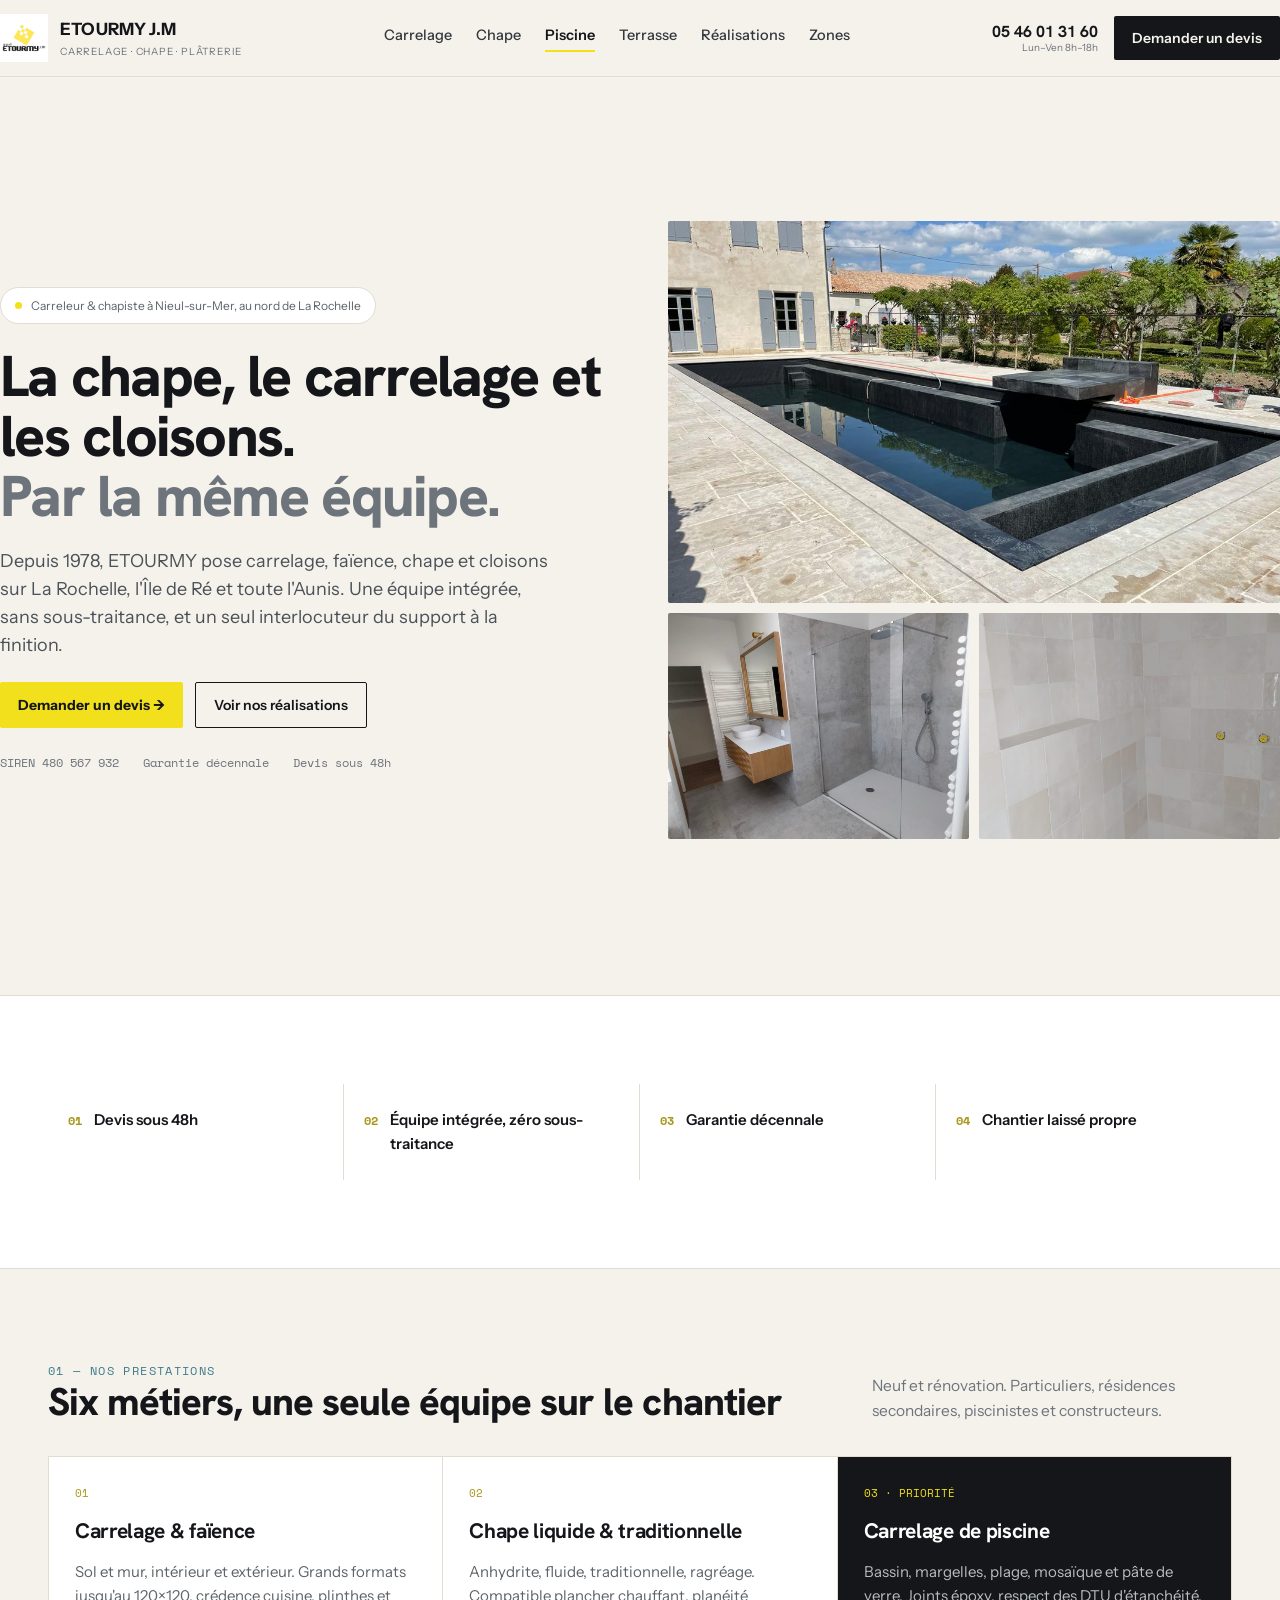
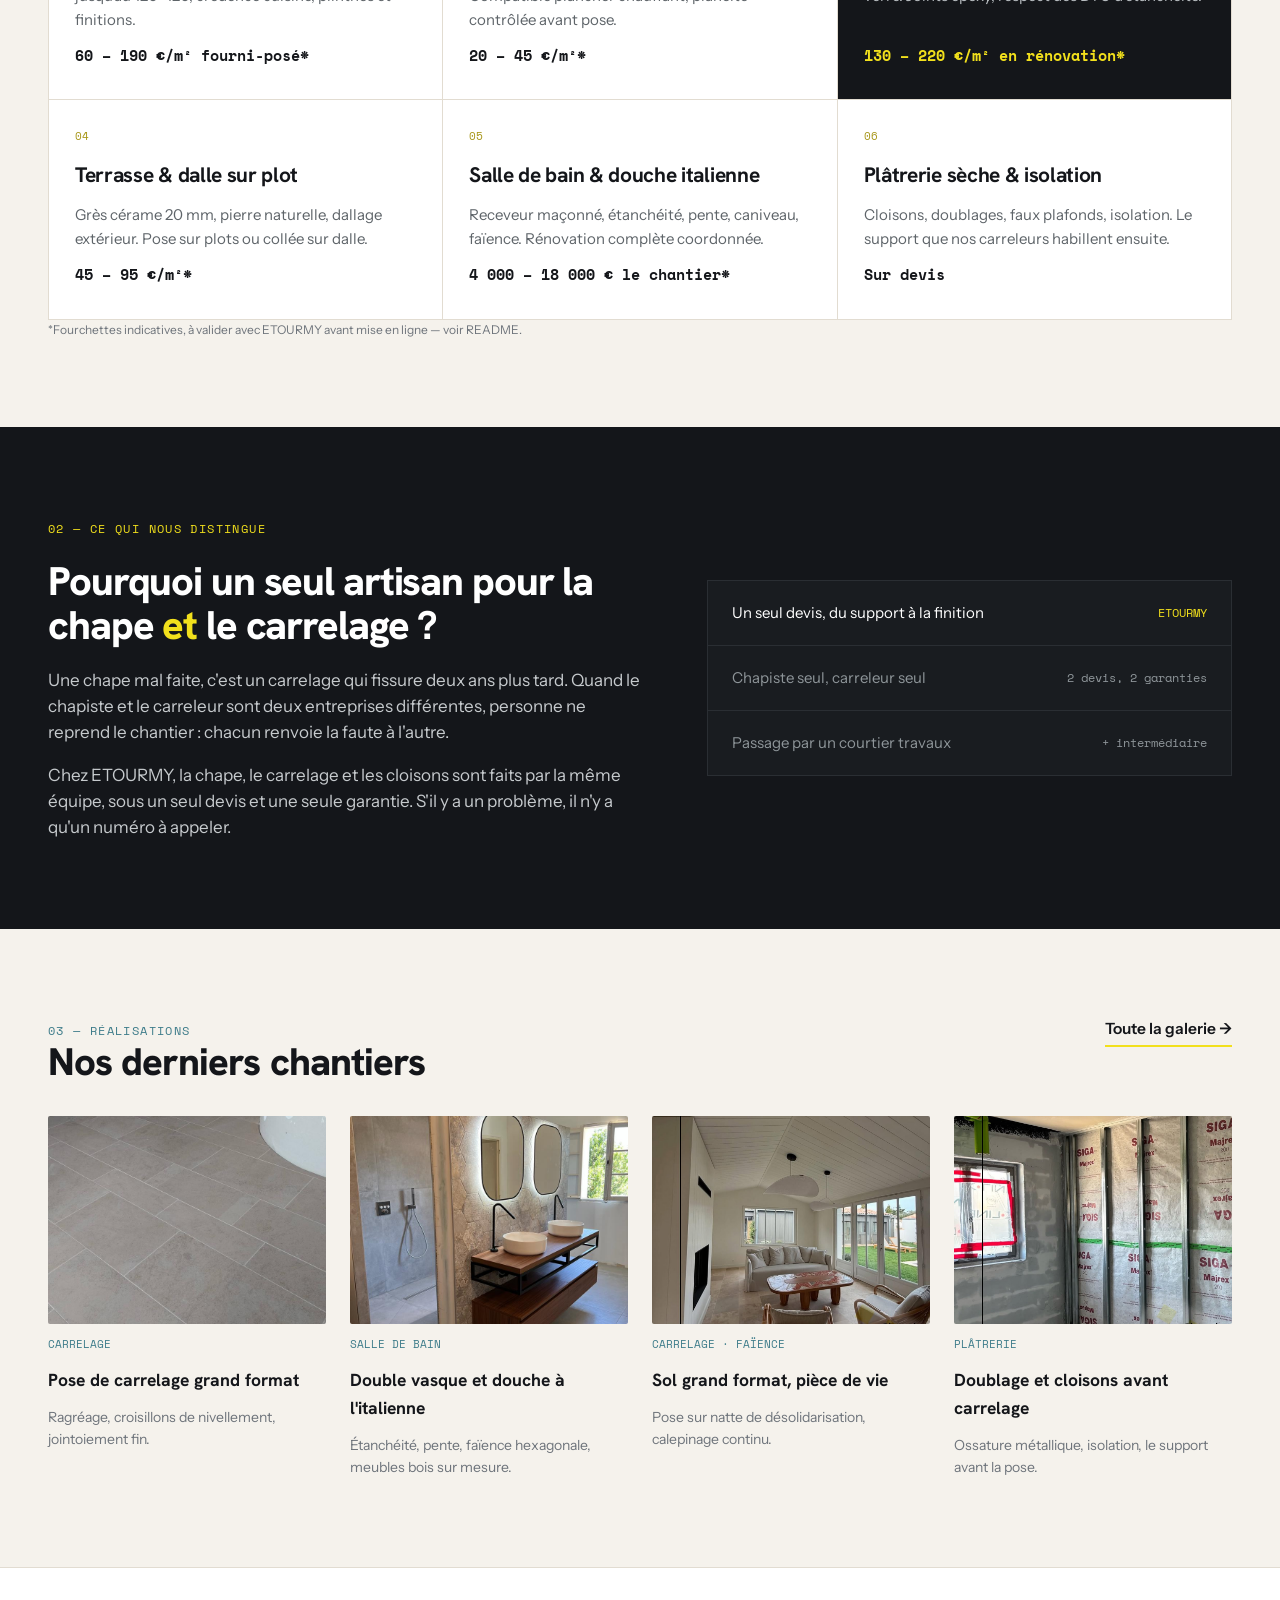
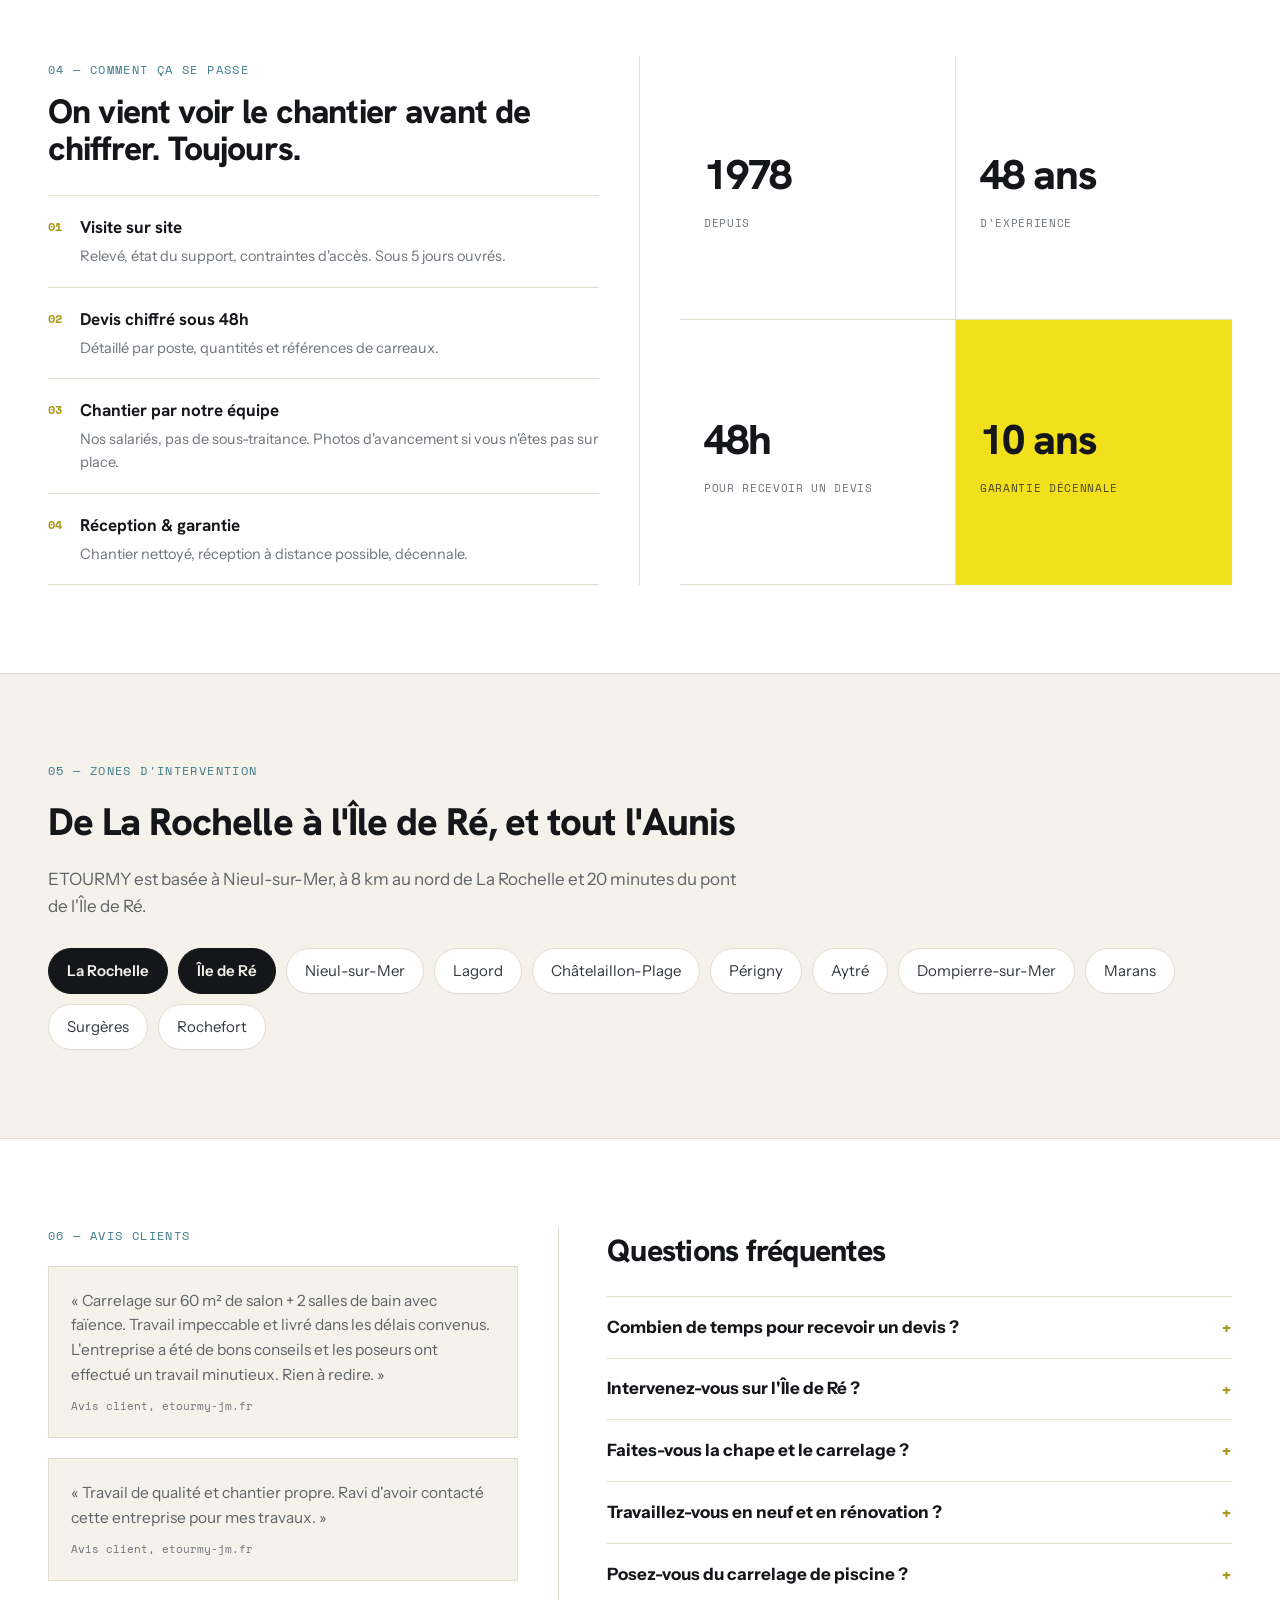
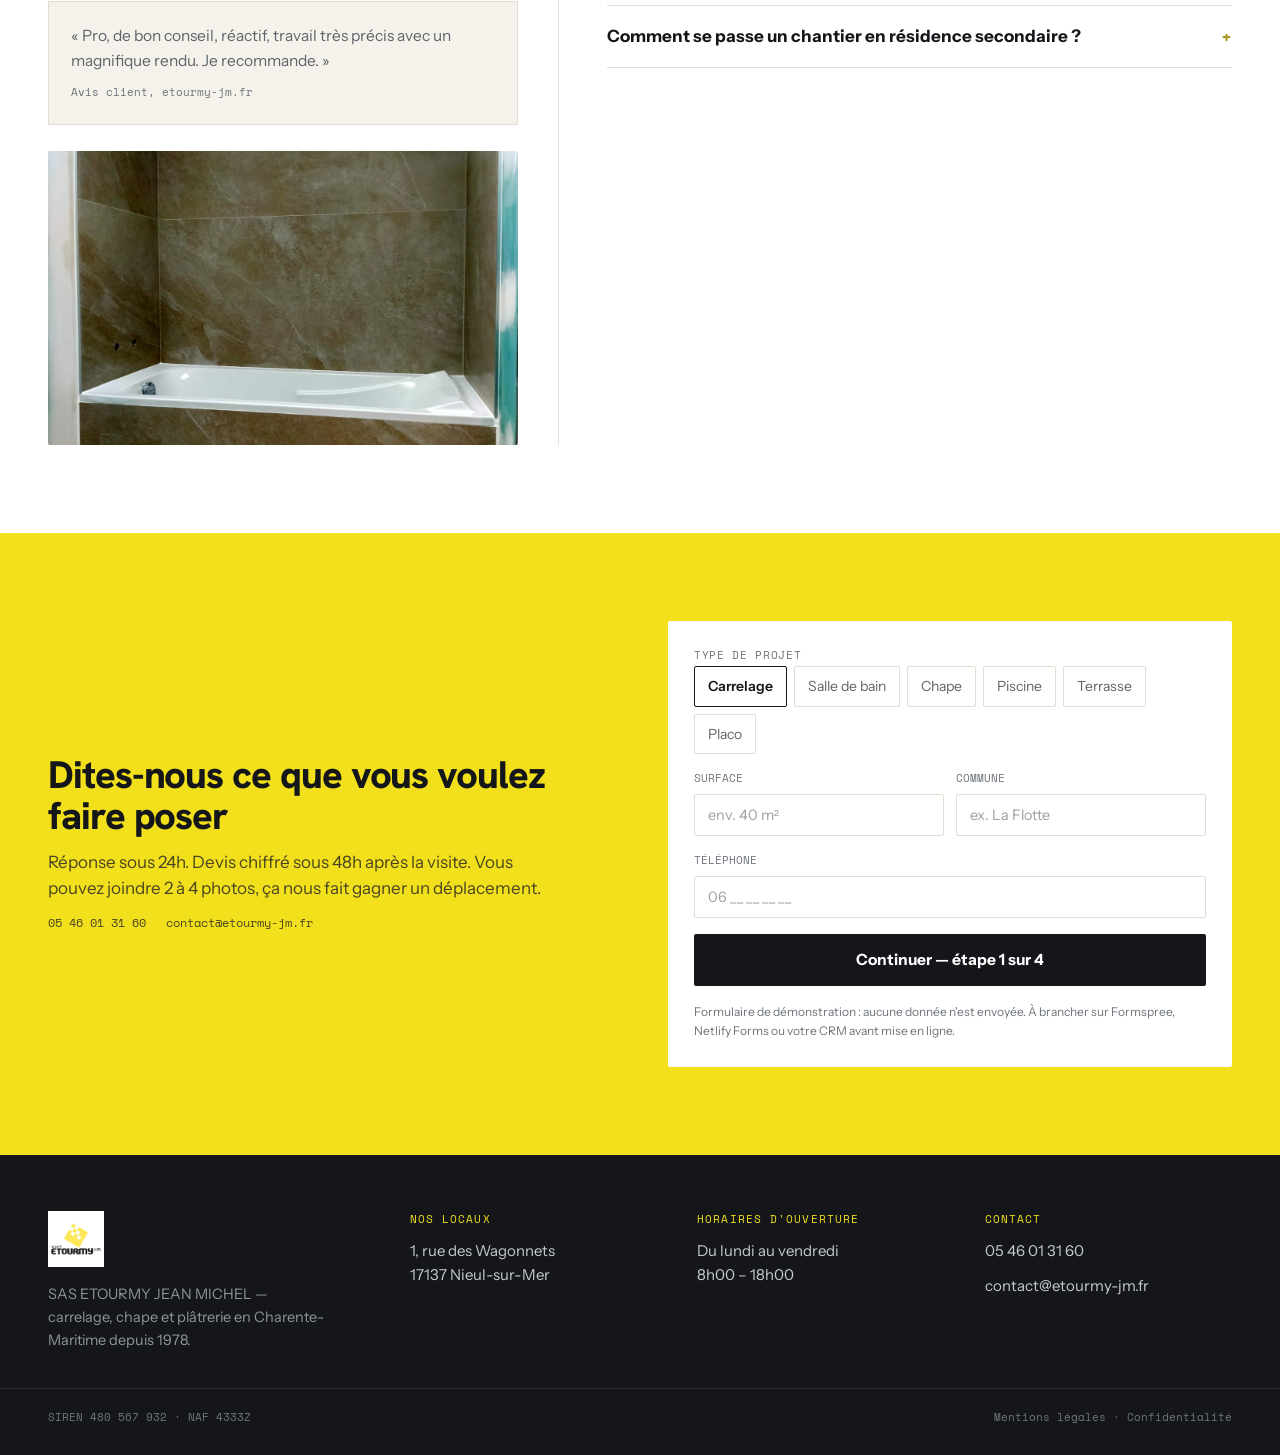
==== index.html @ cb78d80e "Home page ETOURMY J.M — direction 1a Sable Implémentation réelle du mockup design (deux directions)," ====
<!DOCTYPE html>
<html lang="fr">
<head>
<meta charset="UTF-8" />
<meta name="viewport" content="width=device-width, initial-scale=1" />
<meta name="theme-color" content="#14161A" />

<title>Carreleur & chapiste à Nieul-sur-Mer, La Rochelle | ETOURMY J.M | Devis sous 48h</title>
<meta name="description" content="ETOURMY J.M, entreprise de carrelage, chape et plâtrerie à Nieul-sur-Mer (17). Carrelage, faïence, chape, carrelage de piscine, salle de bain et cloisons sur La Rochelle, l'Île de Ré et l'Aunis. Devis gratuit sous 48h, garantie décennale." />
<link rel="canonical" href="https://www.etourmy-jm.fr/" />
<meta name="robots" content="index, follow" />

<meta property="og:type" content="website" />
<meta property="og:locale" content="fr_FR" />
<meta property="og:site_name" content="ETOURMY J.M" />
<meta property="og:title" content="Carreleur & chapiste à Nieul-sur-Mer, au nord de La Rochelle | ETOURMY J.M" />
<meta property="og:description" content="Carrelage, chape, faïence, carrelage de piscine et plâtrerie par la même équipe. Devis gratuit sous 48h sur La Rochelle, l'Île de Ré et l'Aunis." />
<meta property="og:url" content="https://www.etourmy-jm.fr/" />
<meta property="og:image" content="https://www.etourmy-jm.fr/assets/pool.jpg" />

<link rel="preconnect" href="https://fonts.googleapis.com">
<link rel="preconnect" href="https://fonts.gstatic.com" crossorigin>
<link href="https://fonts.googleapis.com/css2?family=Hanken+Grotesk:wght@500;600;700;800&family=Instrument+Sans:wght@400;500;600&family=Space+Mono:wght@400;700&display=swap" rel="stylesheet">

<!-- Entreprise locale : carrelage, chape, plâtrerie -->
<script type="application/ld+json">
{
  "@context": "https://schema.org",
  "@type": "HomeAndConstructionBusiness",
  "@id": "https://www.etourmy-jm.fr/#business",
  "name": "ETOURMY J.M",
  "legalName": "SAS ETOURMY JEAN MICHEL",
  "description": "Entreprise de carrelage, chape et plâtrerie à Nieul-sur-Mer, au nord de La Rochelle. Carrelage, faïence, chape, carrelage de piscine, terrasse, salle de bain et cloisons sur La Rochelle, l'Île de Ré et l'Aunis.",
  "url": "https://www.etourmy-jm.fr/",
  "telephone": "+33546013160",
  "email": "contact@etourmy-jm.fr",
  "image": "https://www.etourmy-jm.fr/assets/pool.jpg",
  "logo": "https://www.etourmy-jm.fr/assets/logo-etourmy.png",
  "priceRange": "€€",
  "taxID": "480567932",
  "vatID": "FR",
  "address": {
    "@type": "PostalAddress",
    "streetAddress": "1 rue des Wagonnets",
    "addressLocality": "Nieul-sur-Mer",
    "postalCode": "17137",
    "addressRegion": "Charente-Maritime",
    "addressCountry": "FR"
  },
  "geo": { "@type": "GeoCoordinates", "latitude": 46.1994, "longitude": -1.1633 },
  "hasMap": "https://www.google.com/maps/dir/?api=1&destination=1+rue+des+Wagonnets+17137+Nieul-sur-Mer",
  "areaServed": [
    { "@type": "City", "name": "Nieul-sur-Mer" },
    { "@type": "City", "name": "La Rochelle" },
    { "@type": "City", "name": "Île de Ré" },
    { "@type": "City", "name": "Lagord" },
    { "@type": "City", "name": "Châtelaillon-Plage" },
    { "@type": "City", "name": "Périgny" },
    { "@type": "City", "name": "Aytré" },
    { "@type": "City", "name": "Dompierre-sur-Mer" },
    { "@type": "City", "name": "Marans" },
    { "@type": "City", "name": "Surgères" },
    { "@type": "City", "name": "Rochefort" }
  ],
  "openingHoursSpecification": [
    { "@type": "OpeningHoursSpecification", "dayOfWeek": ["Monday","Tuesday","Wednesday","Thursday","Friday"], "opens": "08:00", "closes": "18:00" }
  ],
  "sameAs": [
    "https://www.facebook.com/profile.php?id=100070028311077",
    "https://www.linkedin.com/in/maxime-etourmy-38244b76/"
  ],
  "makesOffer": [
    { "@type": "Offer", "itemOffered": { "@type": "Service", "name": "Carrelage & faïence" } },
    { "@type": "Offer", "itemOffered": { "@type": "Service", "name": "Chape liquide & traditionnelle" } },
    { "@type": "Offer", "itemOffered": { "@type": "Service", "name": "Carrelage de piscine" } },
    { "@type": "Offer", "itemOffered": { "@type": "Service", "name": "Terrasse & dallage extérieur" } },
    { "@type": "Offer", "itemOffered": { "@type": "Service", "name": "Salle de bain & douche italienne" } },
    { "@type": "Offer", "itemOffered": { "@type": "Service", "name": "Plâtrerie sèche & isolation" } }
  ]
}
</script>
<!-- Pas de note/avis agrégés en JSON-LD : nous n'avons pas de note chiffrée vérifiée, voir README avant mise en ligne -->

<script type="application/ld+json">
{
  "@context": "https://schema.org",
  "@type": "FAQPage",
  "mainEntity": [
    { "@type": "Question", "name": "Combien de temps pour recevoir un devis ?", "acceptedAnswer": { "@type": "Answer", "text": "Sous 48h après la visite. Nous ne chiffrons jamais un chantier sans l'avoir vu." } },
    { "@type": "Question", "name": "Intervenez-vous sur l'Île de Ré ?", "acceptedAnswer": { "@type": "Answer", "text": "Oui, c'est une part importante de notre activité. Nous sommes à 20 minutes du pont de l'Île de Ré." } },
    { "@type": "Question", "name": "Faites-vous la chape et le carrelage ?", "acceptedAnswer": { "@type": "Answer", "text": "Les deux, avec la même équipe. C'est ce qui évite les litiges entre corps d'état sur un chantier." } },
    { "@type": "Question", "name": "Travaillez-vous en neuf et en rénovation ?", "acceptedAnswer": { "@type": "Answer", "text": "Les deux, pour des particuliers, résidences secondaires, piscinistes et constructeurs." } },
    { "@type": "Question", "name": "Posez-vous du carrelage de piscine ?", "acceptedAnswer": { "@type": "Answer", "text": "Oui : bassin, margelles, plage, mosaïque et pâte de verre, avec joints époxy conformes aux DTU d'étanchéité." } },
    { "@type": "Question", "name": "Comment se passe un chantier en résidence secondaire ?", "acceptedAnswer": { "@type": "Answer", "text": "Photos d'avancement régulières, gestion des clés, réception à distance possible." } }
  ]
}
</script>

<style>
  :root{
    --ink:#14161A; --ink-2:#101315; --paper:#F5F2EC; --sable:#DEDAD2;
    --yellow:#F2E01C; --yellow-ink:#4A4520;
    --bordure:#E2DCD1; --texte:#33383D; --texte-doux:#5E6469; --texte-clair:#6E747B;
    --teal:#3E7C8A; --olive:#A8971A;
    --radius:2px;
  }
  *{box-sizing:border-box}
  html{scroll-behavior:smooth}
  body{margin:0;background:var(--sable);color:var(--texte);font-family:'Instrument Sans',system-ui,sans-serif;font-size:16px;line-height:1.6;-webkit-font-smoothing:antialiased}
  h1,h2,h3,h4{margin:0;font-family:'Hanken Grotesk',system-ui,sans-serif}
  p{margin:0}
  a{color:inherit;text-decoration:none}
  img{max-width:100%;display:block}
  ul{margin:0;padding:0;list-style:none}
  button{font:inherit}
  .mono{font-family:'Space Mono',monospace}
  .wrap{max-width:1280px;margin:0 auto;padding:0 24px}
  @media (min-width:900px){ .wrap{padding:0 48px} }

  a:focus-visible, button:focus-visible, input:focus-visible, textarea:focus-visible{
    outline:3px solid var(--teal); outline-offset:2px;
  }
  .skip-link{position:absolute;left:-999px;top:0;background:var(--ink);color:var(--yellow);padding:12px 18px;z-index:200;font-weight:700}
  .skip-link:focus{left:16px;top:16px}

  @media (prefers-reduced-motion: reduce){
    html{scroll-behavior:auto}
    *{animation-duration:.001ms !important; transition-duration:.001ms !important}
  }

  /* ---------- header ---------- */
  header.site{background:var(--paper);border-bottom:1px solid var(--bordure);position:sticky;top:0;z-index:100}
  .header-inner{display:flex;align-items:center;justify-content:space-between;gap:24px;padding:14px 0}
  .brand{display:flex;align-items:center;gap:12px}
  .brand img{width:48px;height:48px;object-fit:contain}
  .brand-text{display:flex;flex-direction:column;gap:1px}
  .brand-text strong{font-size:17px;font-weight:800;letter-spacing:.01em;color:var(--ink)}
  .brand-text span{font-size:10px;letter-spacing:.08em;text-transform:uppercase;color:var(--texte-clair)}
  nav.main{display:none}
  @media (min-width:1080px){
    nav.main{display:flex;gap:24px;font-size:14.5px;font-weight:500;color:var(--texte)}
    nav.main a:hover{color:var(--olive)}
    nav.main a.active{color:var(--ink);font-weight:600;border-bottom:2px solid var(--yellow);padding-bottom:2px}
  }
  .header-actions{display:flex;align-items:center;gap:16px}
  .phone-block{display:none;flex-direction:column;align-items:flex-end;line-height:1.25}
  @media (min-width:640px){ .phone-block{display:flex} }
  .phone-block a{font-family:'Hanken Grotesk',sans-serif;font-size:16px;font-weight:700;color:var(--ink)}
  .phone-block span{font-size:10px;color:var(--texte-clair)}
  .btn{display:inline-flex;align-items:center;gap:8px;padding:11px 18px;font-size:14px;font-weight:600;border-radius:var(--radius);border:none;cursor:pointer;white-space:nowrap}
  .btn-dark{background:var(--ink);color:var(--paper)}
  .btn-dark:hover{background:#000}
  .btn-yellow{background:var(--yellow);color:var(--ink);font-weight:700}
  .btn-yellow:hover{background:#e0d000}
  .btn-outline{border:1.5px solid var(--ink);color:var(--ink);background:transparent}
  .btn-outline:hover{background:var(--ink);color:var(--paper)}

  /* ---------- hero ---------- */
  .hero{background:var(--paper)}
  .hero-grid{display:grid;grid-template-columns:1fr;gap:32px;padding:40px 0 56px}
  @media (min-width:960px){ .hero-grid{grid-template-columns:1.02fr .98fr;align-items:center;padding:56px 0 68px} }
  .eyebrow{display:inline-flex;align-items:center;gap:9px;align-self:flex-start;border:1px solid var(--bordure);background:#fff;padding:8px 14px;border-radius:100px;font-size:12px;color:var(--texte-doux)}
  .eyebrow .dot{width:7px;height:7px;background:var(--yellow);border-radius:50%;display:inline-block}
  .hero-copy{display:flex;flex-direction:column;gap:22px}
  .hero-copy h1{font-size:clamp(2.1rem,5vw,3.6rem);line-height:1.04;letter-spacing:-.03em;font-weight:800;color:var(--ink)}
  .hero-copy h1 em{font-style:normal;color:var(--texte-clair)}
  .hero-copy p.lead{font-size:18px;line-height:1.55;color:#4A5157;max-width:560px}
  .hero-cta{display:flex;gap:12px;flex-wrap:wrap}
  .trust-line{display:flex;gap:24px;flex-wrap:wrap;font-size:11.5px;color:var(--texte-clair);padding-top:4px}
  .hero-media{display:grid;grid-template-rows:auto auto;gap:10px}
  .hero-media-top{border-radius:var(--radius);overflow:hidden;aspect-ratio:16/10}
  .hero-media-top img{width:100%;height:100%;object-fit:cover}
  .hero-media-bottom{display:grid;grid-template-columns:1fr 1fr;gap:10px}
  .hero-media-bottom > div{border-radius:var(--radius);overflow:hidden;aspect-ratio:4/3}
  .hero-media-bottom img{width:100%;height:100%;object-fit:cover}

  /* ---------- reassurance ---------- */
  .reassurance{background:#fff;border-top:1px solid var(--bordure);border-bottom:1px solid var(--bordure)}
  .reassurance ul{display:grid;grid-template-columns:1fr;gap:0}
  @media (min-width:760px){ .reassurance ul{grid-template-columns:repeat(4,1fr)} }
  .reassurance li{padding:20px 4px;display:flex;gap:12px;align-items:baseline;border-bottom:1px solid var(--bordure)}
  @media (min-width:760px){
    .reassurance li{border-bottom:none;padding:24px 20px}
    .reassurance li:not(:last-child){border-right:1px solid var(--bordure)}
  }
  .reassurance li:last-child{border-bottom:none}
  .reassurance .num{font-size:12px;font-weight:700;color:var(--olive)}
  .reassurance .txt{font-size:15px;font-weight:600;color:var(--ink)}

  /* ---------- section shell ---------- */
  section{padding:64px 0}
  @media (min-width:960px){ section{padding:88px 0} }
  .section-head{display:flex;flex-direction:column;gap:12px;margin-bottom:32px}
  @media (min-width:900px){ .section-head.row{flex-direction:row;justify-content:space-between;align-items:flex-end;gap:40px} }
  .kicker{font-family:'Space Mono',monospace;font-size:11.5px;letter-spacing:.12em;text-transform:uppercase;color:var(--teal)}
  .section-head h2{font-size:clamp(1.7rem,3.4vw,2.4rem);line-height:1.08;letter-spacing:-.025em;font-weight:800;color:var(--ink)}
  .section-head p.sub{font-size:15.5px;color:var(--texte-clair);max-width:360px}

  /* ---------- prestations ---------- */
  .prestations{background:var(--paper)}
  .presta-grid{display:grid;grid-template-columns:1fr;gap:1px;background:var(--bordure);border:1px solid var(--bordure)}
  @media (min-width:720px){ .presta-grid{grid-template-columns:repeat(2,1fr)} }
  @media (min-width:1080px){ .presta-grid{grid-template-columns:repeat(3,1fr)} }
  .presta-card{background:#fff;padding:28px 26px 32px;display:flex;flex-direction:column;gap:12px;min-height:196px}
  .presta-card.hi{background:var(--ink)}
  .presta-card .n{font-family:'Space Mono',monospace;font-size:11px;color:var(--olive)}
  .presta-card.hi .n{color:var(--yellow)}
  .presta-card h3{font-size:21px;font-weight:700;letter-spacing:-.015em;color:var(--ink)}
  .presta-card.hi h3{color:#fff}
  .presta-card .tag{font-family:'Space Mono',monospace;font-size:10px;letter-spacing:.1em;color:#8E9599}
  .presta-card p{font-size:15px;color:var(--texte-doux)}
  .presta-card.hi p{color:#B8BDC1}
  .presta-card .price{margin-top:auto;font-size:14.5px;font-weight:600;color:var(--ink)}
  .presta-card.hi .price{color:var(--yellow)}

  /* ---------- signature ---------- */
  .signature{background:var(--ink);color:#fff}
  .signature-grid{display:grid;grid-template-columns:1fr;gap:36px}
  @media (min-width:960px){ .signature-grid{grid-template-columns:1.15fr 1fr;gap:56px;align-items:center} }
  .signature h2{font-size:clamp(1.8rem,3.6vw,2.5rem);line-height:1.08;letter-spacing:-.028em;font-weight:800;color:#fff}
  .signature h2 em{font-style:normal;color:var(--yellow)}
  .signature p{font-size:17px;line-height:1.55;color:#C6CACD;max-width:600px}
  .signature p + p{margin-top:16px}
  .compare{display:flex;flex-direction:column;gap:1px;background:#2A2E33;border:1px solid #2A2E33}
  .compare-row{background:#191C20;padding:20px 24px;display:flex;justify-content:space-between;align-items:center;gap:16px}
  .compare-row span:first-child{font-size:15px;color:#fff}
  .compare-row.dim span:first-child{color:#8E9599}
  .compare-row span:last-child{font-family:'Space Mono',monospace;font-size:12px;color:var(--yellow)}
  .compare-row.dim span:last-child{color:#8E9599}

  /* ---------- realisations ---------- */
  .realisations{background:var(--paper)}
  .real-grid{display:grid;grid-template-columns:1fr;gap:24px}
  @media (min-width:640px){ .real-grid{grid-template-columns:1fr 1fr} }
  @media (min-width:1080px){ .real-grid{grid-template-columns:repeat(4,1fr)} }
  .real-card{display:flex;flex-direction:column;gap:12px}
  .real-card .ph{border-radius:var(--radius);overflow:hidden;aspect-ratio:4/3}
  .real-card .ph img{width:100%;height:100%;object-fit:cover}
  .real-card .tag{font-family:'Space Mono',monospace;font-size:11px;color:var(--teal)}
  .real-card h3{font-size:17.5px;font-weight:700;color:var(--ink)}
  .real-card span.desc{font-size:14px;color:var(--texte-clair)}
  .real-more{align-self:flex-start;font-size:15.5px;font-weight:600;color:var(--ink);border-bottom:2px solid var(--yellow);padding-bottom:3px}

  /* ---------- etapes + stats ---------- */
  .etapes{background:#fff;border-top:1px solid var(--bordure)}
  .etapes-grid{display:grid;grid-template-columns:1fr}
  @media (min-width:960px){ .etapes-grid{grid-template-columns:1fr 1fr} }
  .etapes-left{display:flex;flex-direction:column;gap:28px;padding:0 0 40px}
  @media (min-width:960px){ .etapes-left{padding:0 40px 0 0;border-right:1px solid var(--bordure)} }
  .etapes-left h2{font-size:clamp(1.6rem,3vw,2.1rem);line-height:1.1;letter-spacing:-.025em;font-weight:800;color:var(--ink)}
  .step{display:flex;gap:18px;padding:18px 0;border-top:1px solid var(--bordure)}
  .step:last-child{border-bottom:1px solid var(--bordure)}
  .step .n{font-family:'Space Mono',monospace;font-size:12px;font-weight:700;color:var(--olive);padding-top:3px;flex:none}
  .step h4{font-size:17px;font-weight:700;color:var(--ink)}
  .step p{font-size:14.5px;color:var(--texte-clair);margin-top:4px}
  .stats{display:grid;grid-template-columns:1fr 1fr}
  @media (min-width:960px){ .stats{padding-left:40px} }
  .stat{padding:32px 24px;display:flex;flex-direction:column;gap:6px;justify-content:center;border-bottom:1px solid var(--bordure)}
  .stat:nth-child(odd){border-right:1px solid var(--bordure)}
  .stat.hi{background:var(--yellow);border-color:transparent}
  .stat b{font-family:'Hanken Grotesk',sans-serif;font-size:clamp(2rem,4vw,2.6rem);font-weight:800;letter-spacing:-.03em;color:var(--ink)}
  .stat span{font-family:'Space Mono',monospace;font-size:11px;letter-spacing:.06em;text-transform:uppercase;color:var(--texte-clair)}
  .stat.hi span{color:var(--yellow-ink)}

  /* ---------- zones ---------- */
  .zones{background:var(--paper);border-top:1px solid var(--bordure)}
  .pill-row{display:flex;flex-wrap:wrap;gap:10px}
  .pill{padding:10px 18px;border-radius:100px;font-size:15px}
  .pill.on{background:var(--ink);color:var(--paper);font-weight:600;border:1px solid var(--ink)}
  .pill.off{background:#fff;border:1px solid var(--bordure);color:var(--texte)}

  /* ---------- avis + faq ---------- */
  .avis-faq{background:#fff;border-top:1px solid var(--bordure)}
  .af-grid{display:grid;grid-template-columns:1fr;gap:48px}
  @media (min-width:960px){ .af-grid{grid-template-columns:.9fr 1.1fr} }
  .avis-col{display:flex;flex-direction:column;gap:20px}
  @media (min-width:960px){ .avis-col{padding-right:40px;border-right:1px solid var(--bordure)} }
  blockquote{margin:0;background:var(--paper);border:1px solid var(--bordure);padding:22px;font-size:15.5px;color:var(--texte-doux);font-style:normal}
  blockquote footer{margin-top:10px;font-family:'Space Mono',monospace;font-size:11px;color:var(--texte-clair)}
  .avis-photo{border-radius:var(--radius);overflow:hidden;aspect-ratio:16/10;margin-top:6px}
  .avis-photo img{width:100%;height:100%;object-fit:cover}
  .faq h2{font-size:clamp(1.5rem,2.8vw,1.9rem);letter-spacing:-.025em;font-weight:800;color:var(--ink);margin-bottom:20px}
  details{border-top:1px solid var(--bordure);padding:16px 0}
  details:last-child{border-bottom:1px solid var(--bordure)}
  summary{cursor:pointer;font-size:17px;font-weight:700;color:var(--ink);list-style:none;display:flex;justify-content:space-between;align-items:center;gap:12px}
  summary::-webkit-details-marker{display:none}
  summary::after{content:'+';font-family:'Space Mono',monospace;font-size:18px;color:var(--olive);flex:none}
  details[open] summary::after{content:'−'}
  details p{font-size:15.5px;color:var(--texte-doux);margin-top:10px}

  /* ---------- devis banner ---------- */
  .devis{background:var(--yellow)}
  .devis-grid{display:grid;grid-template-columns:1fr;gap:32px}
  @media (min-width:960px){ .devis-grid{grid-template-columns:1fr 1fr;gap:56px;align-items:center} }
  .devis-copy h2{font-size:clamp(1.8rem,3.4vw,2.4rem);line-height:1.06;letter-spacing:-.028em;font-weight:800;color:var(--ink)}
  .devis-copy p{font-size:17px;line-height:1.5;color:var(--yellow-ink);max-width:520px;margin-top:14px}
  .devis-copy .contacts{display:flex;gap:20px;flex-wrap:wrap;font-family:'Space Mono',monospace;font-size:12px;color:var(--yellow-ink);padding-top:12px}
  .devis-form{background:#fff;padding:26px;display:flex;flex-direction:column;gap:16px;border-radius:var(--radius)}
  .devis-form fieldset{border:none;padding:0;margin:0;display:flex;flex-direction:column;gap:8px}
  .devis-form legend{font-family:'Space Mono',monospace;font-size:11px;letter-spacing:.06em;color:var(--texte-clair);padding:0;margin-bottom:2px}
  .chip-row{display:flex;flex-wrap:wrap;gap:7px}
  .chip{padding:8px 13px;font-size:14px;border:1px solid var(--bordure);color:var(--texte-doux);border-radius:2px;background:#fff;cursor:pointer}
  .chip:has(input:checked){border-color:var(--ink);color:var(--ink);font-weight:600}
  .chip input{position:absolute;opacity:0;width:1px;height:1px}
  .field-row{display:grid;grid-template-columns:1fr 1fr;gap:12px}
  label.field{display:flex;flex-direction:column;gap:7px;font-family:'Space Mono',monospace;font-size:10.5px;color:var(--texte-clair)}
  label.field input, label.field textarea{font-family:'Instrument Sans',sans-serif;font-size:14.5px;border:1px solid var(--bordure);padding:11px 13px;border-radius:2px;color:var(--ink);background:#fff}
  label.field input::placeholder, label.field textarea::placeholder{color:#9AA0A5}
  .form-note{font-size:12px;color:var(--texte-clair)}
  .submit{background:var(--ink);color:#fff;padding:14px;text-align:center;font-size:15.5px;font-weight:700;border:none;border-radius:2px;cursor:pointer}
  .submit:hover{background:#000}

  /* ---------- footer ---------- */
  footer.site{background:var(--ink);color:#C6CACD;padding:56px 0 28px}
  .footer-grid{display:grid;grid-template-columns:1fr;gap:32px}
  @media (min-width:760px){ .footer-grid{grid-template-columns:1.3fr 1fr 1fr 1fr;gap:40px} }
  .footer-brand{display:flex;flex-direction:column;gap:16px}
  .footer-brand img{width:56px;height:56px;object-fit:contain}
  .footer-brand p{font-size:14.5px;color:#8E9599;max-width:280px}
  footer .col{display:flex;flex-direction:column;gap:11px}
  footer .col span.h{font-family:'Space Mono',monospace;font-size:11px;letter-spacing:.1em;color:var(--yellow)}
  footer .col a, footer .col p{font-size:15px;color:#C6CACD}
  footer .col a:hover{color:var(--yellow)}
  .footer-bottom{display:flex;justify-content:space-between;flex-wrap:wrap;gap:12px;border-top:1px solid #2A2E33;margin-top:36px;padding-top:20px;font-family:'Space Mono',monospace;font-size:11px;color:#6E747B}

  /* ---------- mobile action bar ---------- */
  .mobile-bar{display:none;position:fixed;bottom:0;left:0;right:0;z-index:150;background:#fff;border-top:1px solid var(--bordure);padding:10px 12px;gap:10px;box-shadow:0 -6px 20px rgba(20,22,26,.14)}
  @media (max-width:719px){ .mobile-bar{display:flex} body{padding-bottom:70px} }
  .mobile-bar a{flex:1;justify-content:center;text-align:center;padding:13px}
</style>
</head>
<body>
<a class="skip-link" href="#main">Aller au contenu</a>

<header class="site">
  <div class="wrap header-inner">
    <a class="brand" href="#top" aria-label="ETOURMY J.M — accueil">
      <img src="assets/logo-etourmy.png" alt="Logo ETOURMY J.M" width="48" height="48">
      <span class="brand-text">
        <strong>ETOURMY J.M</strong>
        <span>Carrelage · Chape · Plâtrerie</span>
      </span>
    </a>
    <nav class="main" aria-label="Navigation principale">
      <a href="#prestations">Carrelage</a>
      <a href="#prestations">Chape</a>
      <a href="#prestations" class="active">Piscine</a>
      <a href="#prestations">Terrasse</a>
      <a href="#realisations">Réalisations</a>
      <a href="#zones">Zones</a>
    </nav>
    <div class="header-actions">
      <span class="phone-block">
        <a href="tel:0546013160">05 46 01 31 60</a>
        <span>Lun–Ven 8h–18h</span>
      </span>
      <a class="btn btn-dark" href="#devis">Demander un devis</a>
    </div>
  </div>
</header>

<main id="main">

<section class="hero" id="top">
  <div class="wrap hero-grid">
    <div class="hero-copy">
      <span class="eyebrow"><span class="dot"></span> Carreleur &amp; chapiste à Nieul-sur-Mer, au nord de La Rochelle</span>
      <h1>La chape, le carrelage et les cloisons.<br><em>Par la même équipe.</em></h1>
      <p class="lead">Depuis 1978, ETOURMY pose carrelage, faïence, chape et cloisons sur La Rochelle, l'Île de Ré et toute l'Aunis. Une équipe intégrée, sans sous-traitance, et un seul interlocuteur du support à la finition.</p>
      <div class="hero-cta">
        <a class="btn btn-yellow" href="#devis">Demander un devis →</a>
        <a class="btn btn-outline" href="#realisations">Voir nos réalisations</a>
      </div>
      <div class="trust-line mono">
        <span>SIREN 480 567 932</span><span>Garantie décennale</span><span>Devis sous 48h</span>
      </div>
    </div>
    <div class="hero-media">
      <div class="hero-media-top">
        <img src="assets/pool.jpg" alt="Piscine avec margelles et plage carrelées, réalisation ETOURMY" loading="eager" fetchpriority="high">
      </div>
      <div class="hero-media-bottom">
        <div><img src="assets/douche-italienne.jpg" alt="Douche à l'italienne, carrelage grand format gris" loading="lazy"></div>
        <div><img src="assets/mosaique-zellige.jpg" alt="Faïence murale motif zellige, tons crème et beige" loading="lazy"></div>
      </div>
    </div>
  </div>
</section>

<section class="reassurance" aria-label="Nos engagements">
  <div class="wrap">
    <ul>
      <li><span class="num mono">01</span><span class="txt">Devis sous 48h</span></li>
      <li><span class="num mono">02</span><span class="txt">Équipe intégrée, zéro sous-traitance</span></li>
      <li><span class="num mono">03</span><span class="txt">Garantie décennale</span></li>
      <li><span class="num mono">04</span><span class="txt">Chantier laissé propre</span></li>
    </ul>
  </div>
</section>

<section class="prestations" id="prestations">
  <div class="wrap">
    <div class="section-head row">
      <div>
        <span class="kicker">01 — Nos prestations</span>
        <h2>Six métiers, une seule équipe sur le chantier</h2>
      </div>
      <p class="sub">Neuf et rénovation. Particuliers, résidences secondaires, piscinistes et constructeurs.</p>
    </div>
    <div class="presta-grid">
      <div class="presta-card">
        <span class="n mono">01</span>
        <h3>Carrelage &amp; faïence</h3>
        <p>Sol et mur, intérieur et extérieur. Grands formats jusqu'au 120×120, crédence cuisine, plinthes et finitions.</p>
        <span class="price mono">60 – 190 €/m² fourni-posé*</span>
      </div>
      <div class="presta-card">
        <span class="n mono">02</span>
        <h3>Chape liquide &amp; traditionnelle</h3>
        <p>Anhydrite, fluide, traditionnelle, ragréage. Compatible plancher chauffant, planéité contrôlée avant pose.</p>
        <span class="price mono">20 – 45 €/m²*</span>
      </div>
      <div class="presta-card hi">
        <span class="n mono">03 · PRIORITÉ</span>
        <h3>Carrelage de piscine</h3>
        <p>Bassin, margelles, plage, mosaïque et pâte de verre. Joints époxy, respect des DTU d'étanchéité.</p>
        <span class="price mono">130 – 220 €/m² en rénovation*</span>
      </div>
      <div class="presta-card">
        <span class="n mono">04</span>
        <h3>Terrasse &amp; dalle sur plot</h3>
        <p>Grès cérame 20 mm, pierre naturelle, dallage extérieur. Pose sur plots ou collée sur dalle.</p>
        <span class="price mono">45 – 95 €/m²*</span>
      </div>
      <div class="presta-card">
        <span class="n mono">05</span>
        <h3>Salle de bain &amp; douche italienne</h3>
        <p>Receveur maçonné, étanchéité, pente, caniveau, faïence. Rénovation complète coordonnée.</p>
        <span class="price mono">4 000 – 18 000 € le chantier*</span>
      </div>
      <div class="presta-card">
        <span class="n mono">06</span>
        <h3>Plâtrerie sèche &amp; isolation</h3>
        <p>Cloisons, doublages, faux plafonds, isolation. Le support que nos carreleurs habillent ensuite.</p>
        <span class="price mono">Sur devis</span>
      </div>
    </div>
    <p style="font-size:12px;color:var(--texte-clair)">*Fourchettes indicatives, à valider avec ETOURMY avant mise en ligne — voir README.</p>
  </div>
</section>

<section class="signature">
  <div class="wrap signature-grid">
    <div>
      <span class="kicker" style="color:var(--yellow)">02 — Ce qui nous distingue</span>
      <h2 style="margin-top:20px">Pourquoi un seul artisan pour la chape <em>et</em> le carrelage&nbsp;?</h2>
      <p style="margin-top:20px">Une chape mal faite, c'est un carrelage qui fissure deux ans plus tard. Quand le chapiste et le carreleur sont deux entreprises différentes, personne ne reprend le chantier : chacun renvoie la faute à l'autre.</p>
      <p>Chez ETOURMY, la chape, le carrelage et les cloisons sont faits par la même équipe, sous un seul devis et une seule garantie. S'il y a un problème, il n'y a qu'un numéro à appeler.</p>
    </div>
    <div class="compare">
      <div class="compare-row"><span>Un seul devis, du support à la finition</span><span class="mono">ETOURMY</span></div>
      <div class="compare-row dim"><span>Chapiste seul, carreleur seul</span><span class="mono">2 devis, 2 garanties</span></div>
      <div class="compare-row dim"><span>Passage par un courtier travaux</span><span class="mono">+ intermédiaire</span></div>
    </div>
  </div>
</section>

<section class="realisations" id="realisations">
  <div class="wrap">
    <div class="section-head row">
      <div>
        <span class="kicker">03 — Réalisations</span>
        <h2>Nos derniers chantiers</h2>
      </div>
      <a class="real-more" href="https://www.etourmy-jm.fr/references/" target="_blank" rel="noopener">Toute la galerie →</a>
    </div>
    <div class="real-grid">
      <div class="real-card">
        <div class="ph"><img src="assets/grand-format-pose.jpg" alt="Pose de carrelage grand format, chantier en cours" loading="lazy"></div>
        <span class="tag mono">CARRELAGE</span>
        <h3>Pose de carrelage grand format</h3>
        <span class="desc">Ragréage, croisillons de nivellement, jointoiement fin.</span>
      </div>
      <div class="real-card">
        <div class="ph"><img src="assets/salle-de-bain-vasques.jpg" alt="Salle de bain avec double vasque, douche à l'italienne et faïence hexagonale" loading="lazy"></div>
        <span class="tag mono">SALLE DE BAIN</span>
        <h3>Double vasque et douche à l'italienne</h3>
        <span class="desc">Étanchéité, pente, faïence hexagonale, meubles bois sur mesure.</span>
      </div>
      <div class="real-card">
        <div class="ph"><img src="assets/salon-branded.jpg" alt="Sol intérieur grand format, pièce de vie" loading="lazy"></div>
        <span class="tag mono">CARRELAGE · FAÏENCE</span>
        <h3>Sol grand format, pièce de vie</h3>
        <span class="desc">Pose sur natte de désolidarisation, calepinage continu.</span>
      </div>
      <div class="real-card">
        <div class="ph"><img src="assets/doublage-branded.jpg" alt="Doublage et cloisons en cours de pose, ossature métallique" loading="lazy"></div>
        <span class="tag mono">PLÂTRERIE</span>
        <h3>Doublage et cloisons avant carrelage</h3>
        <span class="desc">Ossature métallique, isolation, le support avant la pose.</span>
      </div>
    </div>
  </div>
</section>

<section class="etapes" id="etapes">
  <div class="wrap etapes-grid">
    <div class="etapes-left">
      <div>
        <span class="kicker">04 — Comment ça se passe</span>
        <h2 style="margin-top:12px">On vient voir le chantier avant de chiffrer. Toujours.</h2>
      </div>
      <div>
        <div class="step">
          <span class="n mono">01</span>
          <div><h4>Visite sur site</h4><p>Relevé, état du support, contraintes d'accès. Sous 5 jours ouvrés.</p></div>
        </div>
        <div class="step">
          <span class="n mono">02</span>
          <div><h4>Devis chiffré sous 48h</h4><p>Détaillé par poste, quantités et références de carreaux.</p></div>
        </div>
        <div class="step">
          <span class="n mono">03</span>
          <div><h4>Chantier par notre équipe</h4><p>Nos salariés, pas de sous-traitance. Photos d'avancement si vous n'êtes pas sur place.</p></div>
        </div>
        <div class="step">
          <span class="n mono">04</span>
          <div><h4>Réception &amp; garantie</h4><p>Chantier nettoyé, réception à distance possible, décennale.</p></div>
        </div>
      </div>
    </div>
    <div class="stats">
      <div class="stat"><b>1978</b><span>Depuis</span></div>
      <div class="stat"><b>48 ans</b><span>D'expérience</span></div>
      <div class="stat"><b>48h</b><span>Pour recevoir un devis</span></div>
      <div class="stat hi"><b>10 ans</b><span>Garantie décennale</span></div>
    </div>
  </div>
</section>

<section class="zones" id="zones">
  <div class="wrap" style="display:flex;flex-direction:column;gap:28px">
    <div style="display:flex;flex-direction:column;gap:12px;max-width:700px">
      <span class="kicker">05 — Zones d'intervention</span>
      <h2 style="font-size:clamp(1.7rem,3.4vw,2.4rem);letter-spacing:-.025em;font-weight:800;color:var(--ink)">De La Rochelle à l'Île de Ré, et tout l'Aunis</h2>
      <p style="font-size:17px;color:var(--texte-doux)">ETOURMY est basée à Nieul-sur-Mer, à 8 km au nord de La Rochelle et 20 minutes du pont de l'Île de Ré.</p>
    </div>
    <div class="pill-row">
      <span class="pill on">La Rochelle</span>
      <span class="pill on">Île de Ré</span>
      <span class="pill off">Nieul-sur-Mer</span>
      <span class="pill off">Lagord</span>
      <span class="pill off">Châtelaillon-Plage</span>
      <span class="pill off">Périgny</span>
      <span class="pill off">Aytré</span>
      <span class="pill off">Dompierre-sur-Mer</span>
      <span class="pill off">Marans</span>
      <span class="pill off">Surgères</span>
      <span class="pill off">Rochefort</span>
    </div>
  </div>
</section>

<section class="avis-faq">
  <div class="wrap af-grid">
    <div class="avis-col">
      <span class="kicker">06 — Avis clients</span>
      <blockquote>
        « Carrelage sur 60 m² de salon + 2 salles de bain avec faïence. Travail impeccable et livré dans les délais convenus. L'entreprise a été de bons conseils et les poseurs ont effectué un travail minutieux. Rien à redire. »
        <footer>Avis client, etourmy-jm.fr</footer>
      </blockquote>
      <blockquote>
        « Travail de qualité et chantier propre. Ravi d'avoir contacté cette entreprise pour mes travaux. »
        <footer>Avis client, etourmy-jm.fr</footer>
      </blockquote>
      <blockquote>
        « Pro, de bon conseil, réactif, travail très précis avec un magnifique rendu. Je recommande. »
        <footer>Avis client, etourmy-jm.fr</footer>
      </blockquote>
      <div class="avis-photo">
        <img src="assets/baignoire-marbre.jpg" alt="Baignoire encastrée, habillage grand format effet marbre" loading="lazy">
      </div>
    </div>
    <div class="faq">
      <h2>Questions fréquentes</h2>
      <details>
        <summary>Combien de temps pour recevoir un devis ?</summary>
        <p>Sous 48h après la visite. On ne chiffre jamais sans avoir vu le chantier.</p>
      </details>
      <details>
        <summary>Intervenez-vous sur l'Île de Ré ?</summary>
        <p>Oui, c'est une part importante de notre activité. Nous sommes à 20 minutes du pont.</p>
      </details>
      <details>
        <summary>Faites-vous la chape et le carrelage ?</summary>
        <p>Les deux, avec la même équipe. C'est ce qui évite les litiges entre corps d'état.</p>
      </details>
      <details>
        <summary>Travaillez-vous en neuf et en rénovation ?</summary>
        <p>Les deux.</p>
      </details>
      <details>
        <summary>Posez-vous du carrelage de piscine ?</summary>
        <p>Oui : bassin, margelles, plage, mosaïque et pâte de verre.</p>
      </details>
      <details>
        <summary>Comment se passe un chantier en résidence secondaire ?</summary>
        <p>Photos d'avancement régulières, clés gérées, réception à distance possible.</p>
      </details>
    </div>
  </div>
</section>

<section class="devis" id="devis">
  <div class="wrap devis-grid">
    <div class="devis-copy">
      <h2>Dites-nous ce que vous voulez faire poser</h2>
      <p>Réponse sous 24h. Devis chiffré sous 48h après la visite. Vous pouvez joindre 2 à 4 photos, ça nous fait gagner un déplacement.</p>
      <div class="contacts">
        <span>05 46 01 31 60</span><span>contact@etourmy-jm.fr</span>
      </div>
    </div>
    <form class="devis-form" id="devis-form" novalidate>
      <fieldset>
        <legend>TYPE DE PROJET</legend>
        <div class="chip-row" role="group" aria-label="Type de projet">
          <label class="chip"><input type="checkbox" name="projet" value="carrelage" checked> Carrelage</label>
          <label class="chip"><input type="checkbox" name="projet" value="salle-de-bain"> Salle de bain</label>
          <label class="chip"><input type="checkbox" name="projet" value="chape"> Chape</label>
          <label class="chip"><input type="checkbox" name="projet" value="piscine"> Piscine</label>
          <label class="chip"><input type="checkbox" name="projet" value="terrasse"> Terrasse</label>
          <label class="chip"><input type="checkbox" name="projet" value="placo"> Placo</label>
        </div>
      </fieldset>
      <div class="field-row">
        <label class="field">SURFACE
          <input type="text" name="surface" placeholder="env. 40 m²" autocomplete="off">
        </label>
        <label class="field">COMMUNE
          <input type="text" name="commune" placeholder="ex. La Flotte" autocomplete="address-level2">
        </label>
      </div>
      <label class="field">TÉLÉPHONE
        <input type="tel" name="telephone" placeholder="06 __ __ __ __" autocomplete="tel" required>
      </label>
      <button class="submit" type="submit">Continuer — étape 1 sur 4</button>
      <p class="form-note">Formulaire de démonstration : aucune donnée n'est envoyée. À brancher sur Formspree, Netlify Forms ou votre CRM avant mise en ligne.</p>
    </form>
  </div>
</section>

</main>

<footer class="site">
  <div class="wrap footer-grid">
    <div class="footer-brand">
      <img src="assets/logo-etourmy.png" alt="Logo ETOURMY J.M">
      <p>SAS ETOURMY JEAN MICHEL — carrelage, chape et plâtrerie en Charente-Maritime depuis 1978.</p>
    </div>
    <div class="col">
      <span class="h mono">NOS LOCAUX</span>
      <p>1, rue des Wagonnets<br>17137 Nieul-sur-Mer</p>
    </div>
    <div class="col">
      <span class="h mono">HORAIRES D'OUVERTURE</span>
      <p>Du lundi au vendredi<br>8h00 – 18h00</p>
    </div>
    <div class="col">
      <span class="h mono">CONTACT</span>
      <a href="tel:0546013160">05 46 01 31 60</a>
      <a href="mailto:contact@etourmy-jm.fr">contact@etourmy-jm.fr</a>
    </div>
  </div>
  <div class="wrap footer-bottom">
    <span>SIREN 480 567 932 · NAF 4333Z</span>
    <span>Mentions légales · Confidentialité</span>
  </div>
</footer>

<nav class="mobile-bar" aria-label="Actions rapides">
  <a class="btn btn-outline" href="tel:0546013160">Appeler</a>
  <a class="btn btn-yellow" href="#devis">Devis</a>
</nav>

<script>
  document.getElementById('devis-form').addEventListener('submit', function(e){
    e.preventDefault();
    alert('Formulaire de démonstration — à connecter avant mise en ligne (voir README).');
  });
</script>

</body>
</html>
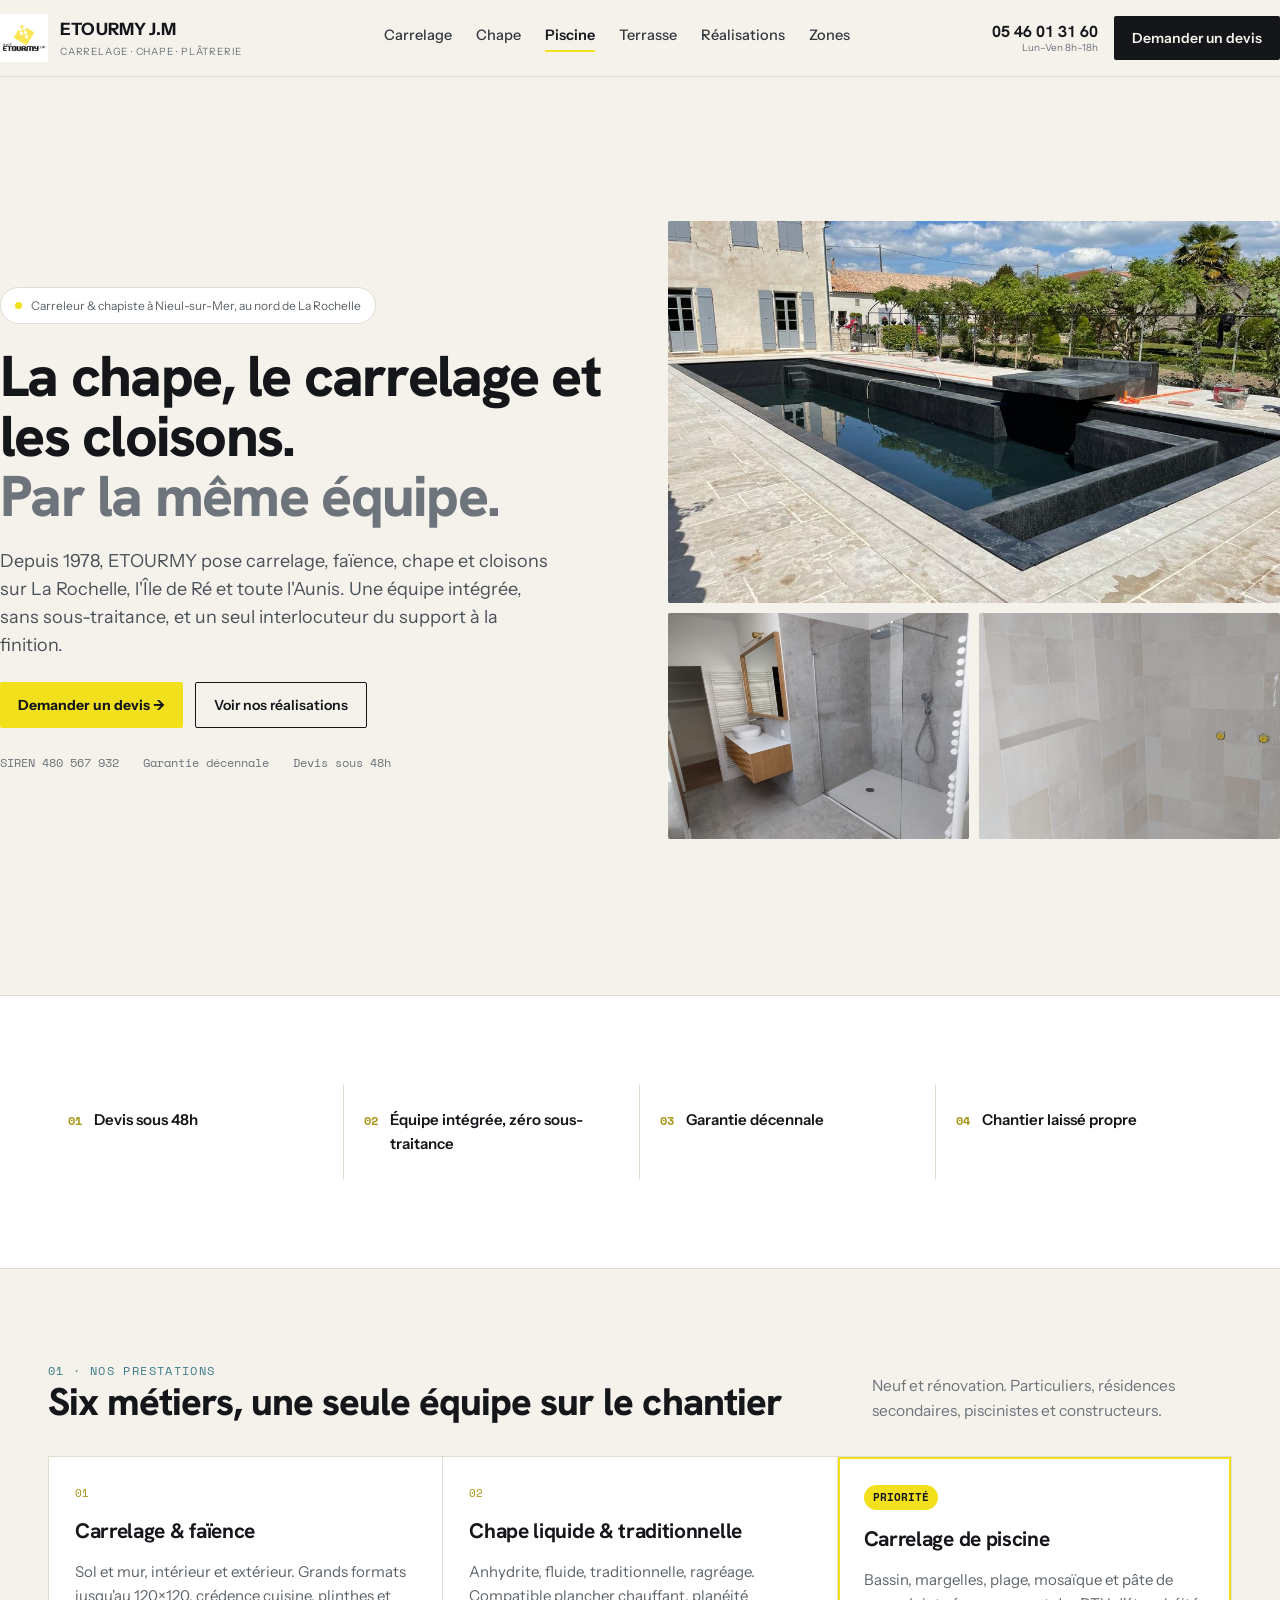
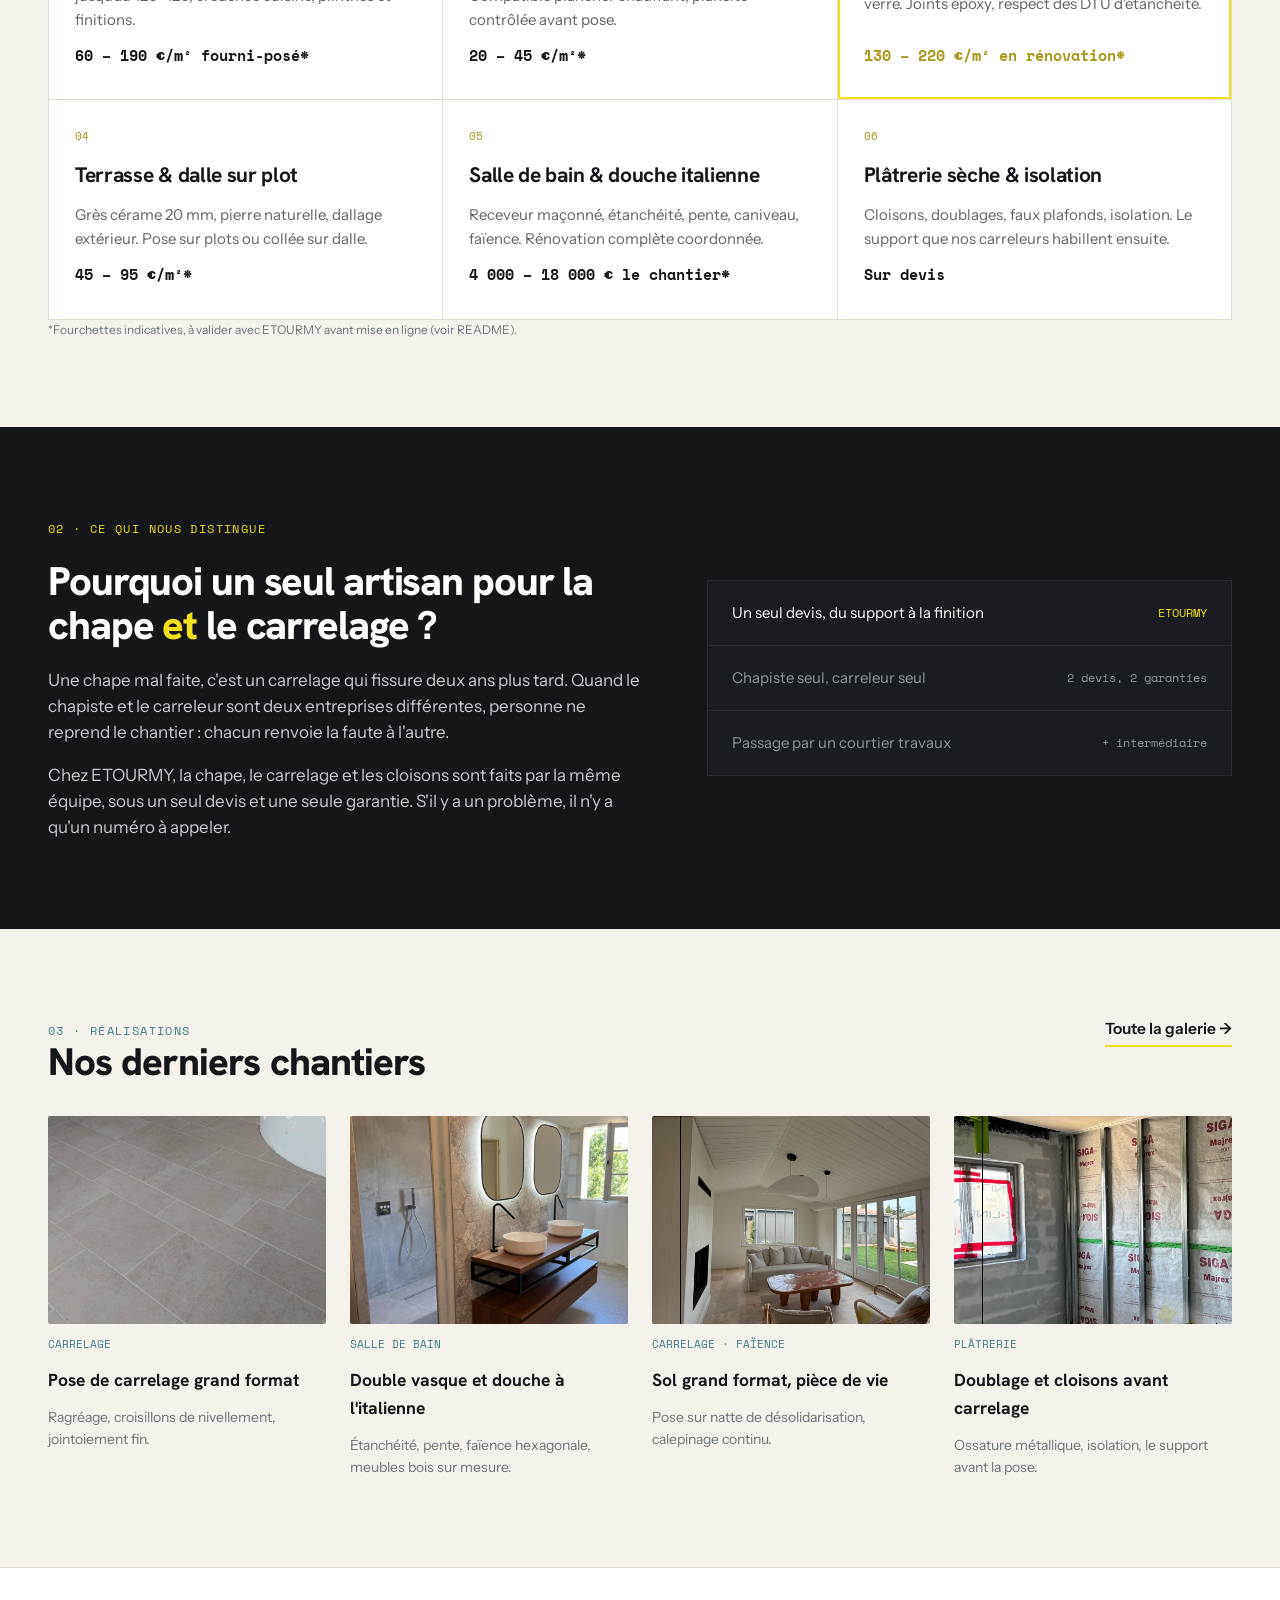
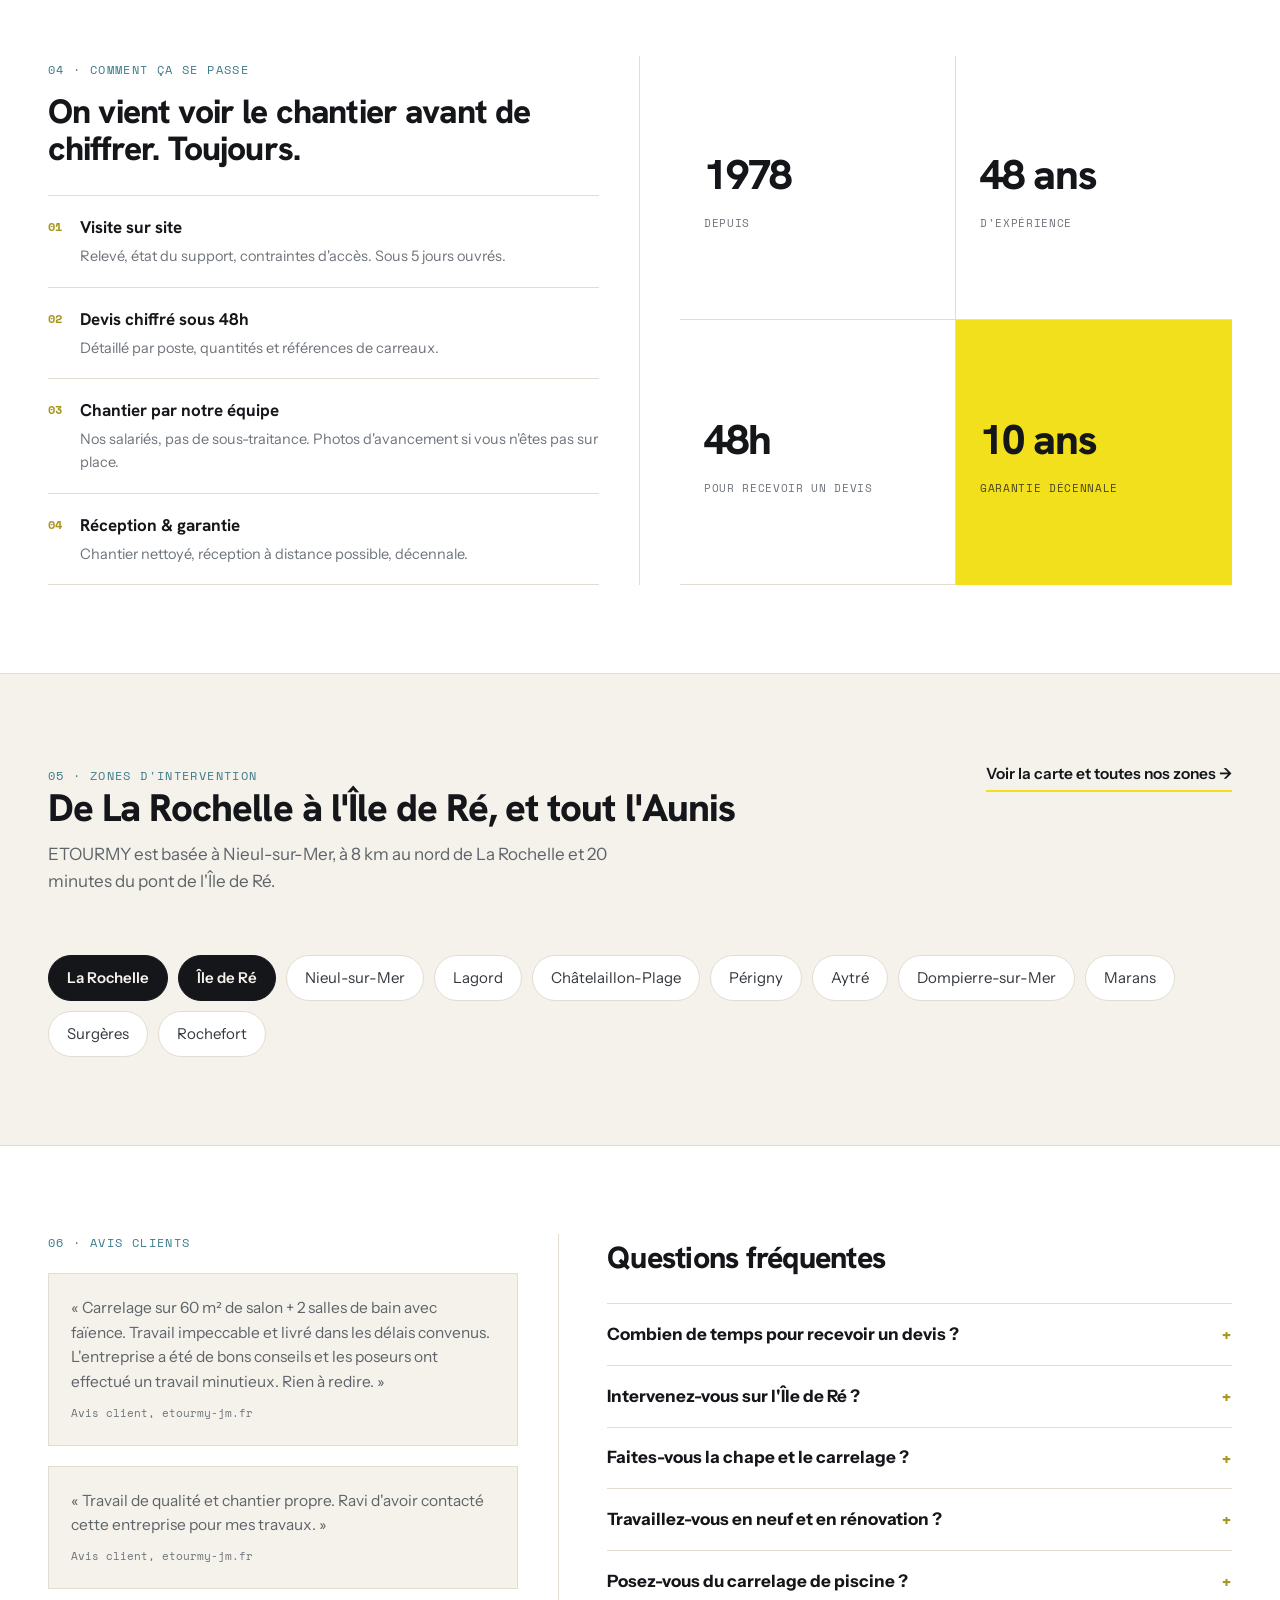
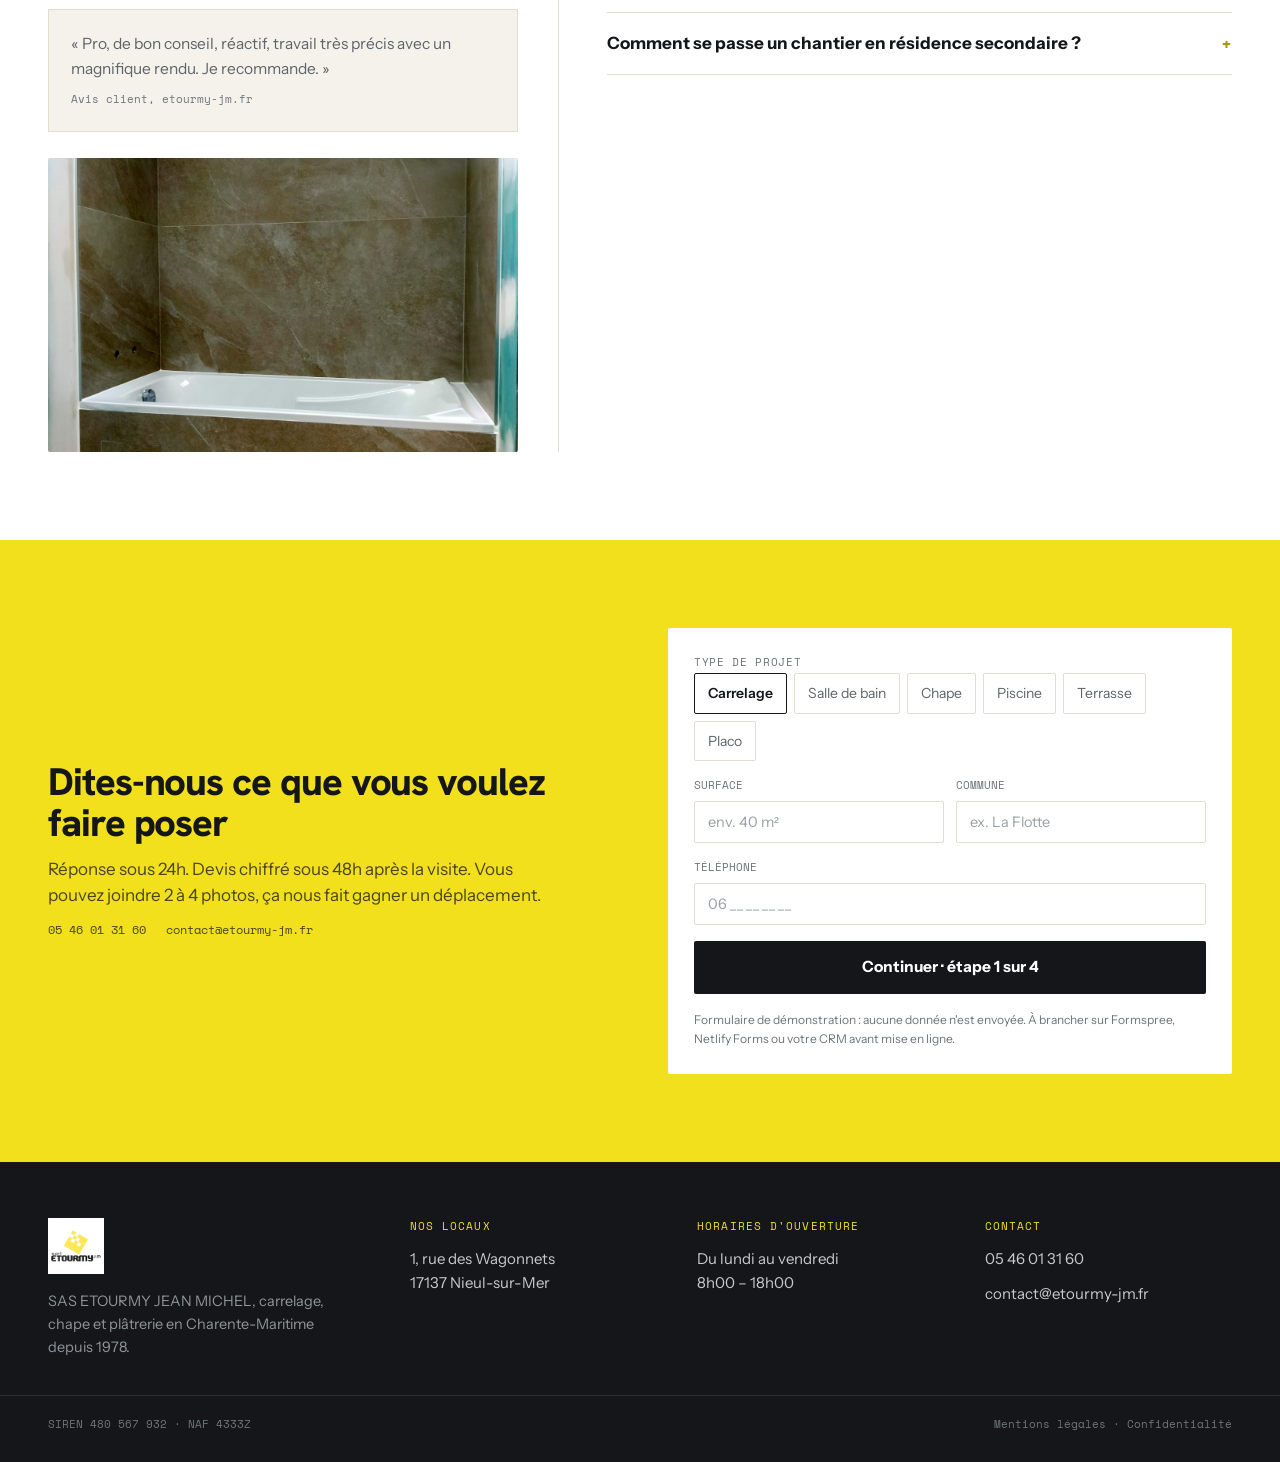
==== commit 528348b7: "Page Zones dédiée, retire le fond noir sur la carte piscine, nettoie les tirets cadratins - Nouvelle" ====
--- a/index.html
+++ b/index.html
@@ -96,245 +96,14 @@
 }
 </script>
 
-<style>
-  :root{
-    --ink:#14161A; --ink-2:#101315; --paper:#F5F2EC; --sable:#DEDAD2;
-    --yellow:#F2E01C; --yellow-ink:#4A4520;
-    --bordure:#E2DCD1; --texte:#33383D; --texte-doux:#5E6469; --texte-clair:#6E747B;
-    --teal:#3E7C8A; --olive:#A8971A;
-    --radius:2px;
-  }
-  *{box-sizing:border-box}
-  html{scroll-behavior:smooth}
-  body{margin:0;background:var(--sable);color:var(--texte);font-family:'Instrument Sans',system-ui,sans-serif;font-size:16px;line-height:1.6;-webkit-font-smoothing:antialiased}
-  h1,h2,h3,h4{margin:0;font-family:'Hanken Grotesk',system-ui,sans-serif}
-  p{margin:0}
-  a{color:inherit;text-decoration:none}
-  img{max-width:100%;display:block}
-  ul{margin:0;padding:0;list-style:none}
-  button{font:inherit}
-  .mono{font-family:'Space Mono',monospace}
-  .wrap{max-width:1280px;margin:0 auto;padding:0 24px}
-  @media (min-width:900px){ .wrap{padding:0 48px} }
-
-  a:focus-visible, button:focus-visible, input:focus-visible, textarea:focus-visible{
-    outline:3px solid var(--teal); outline-offset:2px;
-  }
-  .skip-link{position:absolute;left:-999px;top:0;background:var(--ink);color:var(--yellow);padding:12px 18px;z-index:200;font-weight:700}
-  .skip-link:focus{left:16px;top:16px}
-
-  @media (prefers-reduced-motion: reduce){
-    html{scroll-behavior:auto}
-    *{animation-duration:.001ms !important; transition-duration:.001ms !important}
-  }
-
-  /* ---------- header ---------- */
-  header.site{background:var(--paper);border-bottom:1px solid var(--bordure);position:sticky;top:0;z-index:100}
-  .header-inner{display:flex;align-items:center;justify-content:space-between;gap:24px;padding:14px 0}
-  .brand{display:flex;align-items:center;gap:12px}
-  .brand img{width:48px;height:48px;object-fit:contain}
-  .brand-text{display:flex;flex-direction:column;gap:1px}
-  .brand-text strong{font-size:17px;font-weight:800;letter-spacing:.01em;color:var(--ink)}
-  .brand-text span{font-size:10px;letter-spacing:.08em;text-transform:uppercase;color:var(--texte-clair)}
-  nav.main{display:none}
-  @media (min-width:1080px){
-    nav.main{display:flex;gap:24px;font-size:14.5px;font-weight:500;color:var(--texte)}
-    nav.main a:hover{color:var(--olive)}
-    nav.main a.active{color:var(--ink);font-weight:600;border-bottom:2px solid var(--yellow);padding-bottom:2px}
-  }
-  .header-actions{display:flex;align-items:center;gap:16px}
-  .phone-block{display:none;flex-direction:column;align-items:flex-end;line-height:1.25}
-  @media (min-width:640px){ .phone-block{display:flex} }
-  .phone-block a{font-family:'Hanken Grotesk',sans-serif;font-size:16px;font-weight:700;color:var(--ink)}
-  .phone-block span{font-size:10px;color:var(--texte-clair)}
-  .btn{display:inline-flex;align-items:center;gap:8px;padding:11px 18px;font-size:14px;font-weight:600;border-radius:var(--radius);border:none;cursor:pointer;white-space:nowrap}
-  .btn-dark{background:var(--ink);color:var(--paper)}
-  .btn-dark:hover{background:#000}
-  .btn-yellow{background:var(--yellow);color:var(--ink);font-weight:700}
-  .btn-yellow:hover{background:#e0d000}
-  .btn-outline{border:1.5px solid var(--ink);color:var(--ink);background:transparent}
-  .btn-outline:hover{background:var(--ink);color:var(--paper)}
-
-  /* ---------- hero ---------- */
-  .hero{background:var(--paper)}
-  .hero-grid{display:grid;grid-template-columns:1fr;gap:32px;padding:40px 0 56px}
-  @media (min-width:960px){ .hero-grid{grid-template-columns:1.02fr .98fr;align-items:center;padding:56px 0 68px} }
-  .eyebrow{display:inline-flex;align-items:center;gap:9px;align-self:flex-start;border:1px solid var(--bordure);background:#fff;padding:8px 14px;border-radius:100px;font-size:12px;color:var(--texte-doux)}
-  .eyebrow .dot{width:7px;height:7px;background:var(--yellow);border-radius:50%;display:inline-block}
-  .hero-copy{display:flex;flex-direction:column;gap:22px}
-  .hero-copy h1{font-size:clamp(2.1rem,5vw,3.6rem);line-height:1.04;letter-spacing:-.03em;font-weight:800;color:var(--ink)}
-  .hero-copy h1 em{font-style:normal;color:var(--texte-clair)}
-  .hero-copy p.lead{font-size:18px;line-height:1.55;color:#4A5157;max-width:560px}
-  .hero-cta{display:flex;gap:12px;flex-wrap:wrap}
-  .trust-line{display:flex;gap:24px;flex-wrap:wrap;font-size:11.5px;color:var(--texte-clair);padding-top:4px}
-  .hero-media{display:grid;grid-template-rows:auto auto;gap:10px}
-  .hero-media-top{border-radius:var(--radius);overflow:hidden;aspect-ratio:16/10}
-  .hero-media-top img{width:100%;height:100%;object-fit:cover}
-  .hero-media-bottom{display:grid;grid-template-columns:1fr 1fr;gap:10px}
-  .hero-media-bottom > div{border-radius:var(--radius);overflow:hidden;aspect-ratio:4/3}
-  .hero-media-bottom img{width:100%;height:100%;object-fit:cover}
-
-  /* ---------- reassurance ---------- */
-  .reassurance{background:#fff;border-top:1px solid var(--bordure);border-bottom:1px solid var(--bordure)}
-  .reassurance ul{display:grid;grid-template-columns:1fr;gap:0}
-  @media (min-width:760px){ .reassurance ul{grid-template-columns:repeat(4,1fr)} }
-  .reassurance li{padding:20px 4px;display:flex;gap:12px;align-items:baseline;border-bottom:1px solid var(--bordure)}
-  @media (min-width:760px){
-    .reassurance li{border-bottom:none;padding:24px 20px}
-    .reassurance li:not(:last-child){border-right:1px solid var(--bordure)}
-  }
-  .reassurance li:last-child{border-bottom:none}
-  .reassurance .num{font-size:12px;font-weight:700;color:var(--olive)}
-  .reassurance .txt{font-size:15px;font-weight:600;color:var(--ink)}
-
-  /* ---------- section shell ---------- */
-  section{padding:64px 0}
-  @media (min-width:960px){ section{padding:88px 0} }
-  .section-head{display:flex;flex-direction:column;gap:12px;margin-bottom:32px}
-  @media (min-width:900px){ .section-head.row{flex-direction:row;justify-content:space-between;align-items:flex-end;gap:40px} }
-  .kicker{font-family:'Space Mono',monospace;font-size:11.5px;letter-spacing:.12em;text-transform:uppercase;color:var(--teal)}
-  .section-head h2{font-size:clamp(1.7rem,3.4vw,2.4rem);line-height:1.08;letter-spacing:-.025em;font-weight:800;color:var(--ink)}
-  .section-head p.sub{font-size:15.5px;color:var(--texte-clair);max-width:360px}
-
-  /* ---------- prestations ---------- */
-  .prestations{background:var(--paper)}
-  .presta-grid{display:grid;grid-template-columns:1fr;gap:1px;background:var(--bordure);border:1px solid var(--bordure)}
-  @media (min-width:720px){ .presta-grid{grid-template-columns:repeat(2,1fr)} }
-  @media (min-width:1080px){ .presta-grid{grid-template-columns:repeat(3,1fr)} }
-  .presta-card{background:#fff;padding:28px 26px 32px;display:flex;flex-direction:column;gap:12px;min-height:196px}
-  .presta-card.hi{background:var(--ink)}
-  .presta-card .n{font-family:'Space Mono',monospace;font-size:11px;color:var(--olive)}
-  .presta-card.hi .n{color:var(--yellow)}
-  .presta-card h3{font-size:21px;font-weight:700;letter-spacing:-.015em;color:var(--ink)}
-  .presta-card.hi h3{color:#fff}
-  .presta-card .tag{font-family:'Space Mono',monospace;font-size:10px;letter-spacing:.1em;color:#8E9599}
-  .presta-card p{font-size:15px;color:var(--texte-doux)}
-  .presta-card.hi p{color:#B8BDC1}
-  .presta-card .price{margin-top:auto;font-size:14.5px;font-weight:600;color:var(--ink)}
-  .presta-card.hi .price{color:var(--yellow)}
-
-  /* ---------- signature ---------- */
-  .signature{background:var(--ink);color:#fff}
-  .signature-grid{display:grid;grid-template-columns:1fr;gap:36px}
-  @media (min-width:960px){ .signature-grid{grid-template-columns:1.15fr 1fr;gap:56px;align-items:center} }
-  .signature h2{font-size:clamp(1.8rem,3.6vw,2.5rem);line-height:1.08;letter-spacing:-.028em;font-weight:800;color:#fff}
-  .signature h2 em{font-style:normal;color:var(--yellow)}
-  .signature p{font-size:17px;line-height:1.55;color:#C6CACD;max-width:600px}
-  .signature p + p{margin-top:16px}
-  .compare{display:flex;flex-direction:column;gap:1px;background:#2A2E33;border:1px solid #2A2E33}
-  .compare-row{background:#191C20;padding:20px 24px;display:flex;justify-content:space-between;align-items:center;gap:16px}
-  .compare-row span:first-child{font-size:15px;color:#fff}
-  .compare-row.dim span:first-child{color:#8E9599}
-  .compare-row span:last-child{font-family:'Space Mono',monospace;font-size:12px;color:var(--yellow)}
-  .compare-row.dim span:last-child{color:#8E9599}
-
-  /* ---------- realisations ---------- */
-  .realisations{background:var(--paper)}
-  .real-grid{display:grid;grid-template-columns:1fr;gap:24px}
-  @media (min-width:640px){ .real-grid{grid-template-columns:1fr 1fr} }
-  @media (min-width:1080px){ .real-grid{grid-template-columns:repeat(4,1fr)} }
-  .real-card{display:flex;flex-direction:column;gap:12px}
-  .real-card .ph{border-radius:var(--radius);overflow:hidden;aspect-ratio:4/3}
-  .real-card .ph img{width:100%;height:100%;object-fit:cover}
-  .real-card .tag{font-family:'Space Mono',monospace;font-size:11px;color:var(--teal)}
-  .real-card h3{font-size:17.5px;font-weight:700;color:var(--ink)}
-  .real-card span.desc{font-size:14px;color:var(--texte-clair)}
-  .real-more{align-self:flex-start;font-size:15.5px;font-weight:600;color:var(--ink);border-bottom:2px solid var(--yellow);padding-bottom:3px}
-
-  /* ---------- etapes + stats ---------- */
-  .etapes{background:#fff;border-top:1px solid var(--bordure)}
-  .etapes-grid{display:grid;grid-template-columns:1fr}
-  @media (min-width:960px){ .etapes-grid{grid-template-columns:1fr 1fr} }
-  .etapes-left{display:flex;flex-direction:column;gap:28px;padding:0 0 40px}
-  @media (min-width:960px){ .etapes-left{padding:0 40px 0 0;border-right:1px solid var(--bordure)} }
-  .etapes-left h2{font-size:clamp(1.6rem,3vw,2.1rem);line-height:1.1;letter-spacing:-.025em;font-weight:800;color:var(--ink)}
-  .step{display:flex;gap:18px;padding:18px 0;border-top:1px solid var(--bordure)}
-  .step:last-child{border-bottom:1px solid var(--bordure)}
-  .step .n{font-family:'Space Mono',monospace;font-size:12px;font-weight:700;color:var(--olive);padding-top:3px;flex:none}
-  .step h4{font-size:17px;font-weight:700;color:var(--ink)}
-  .step p{font-size:14.5px;color:var(--texte-clair);margin-top:4px}
-  .stats{display:grid;grid-template-columns:1fr 1fr}
-  @media (min-width:960px){ .stats{padding-left:40px} }
-  .stat{padding:32px 24px;display:flex;flex-direction:column;gap:6px;justify-content:center;border-bottom:1px solid var(--bordure)}
-  .stat:nth-child(odd){border-right:1px solid var(--bordure)}
-  .stat.hi{background:var(--yellow);border-color:transparent}
-  .stat b{font-family:'Hanken Grotesk',sans-serif;font-size:clamp(2rem,4vw,2.6rem);font-weight:800;letter-spacing:-.03em;color:var(--ink)}
-  .stat span{font-family:'Space Mono',monospace;font-size:11px;letter-spacing:.06em;text-transform:uppercase;color:var(--texte-clair)}
-  .stat.hi span{color:var(--yellow-ink)}
-
-  /* ---------- zones ---------- */
-  .zones{background:var(--paper);border-top:1px solid var(--bordure)}
-  .pill-row{display:flex;flex-wrap:wrap;gap:10px}
-  .pill{padding:10px 18px;border-radius:100px;font-size:15px}
-  .pill.on{background:var(--ink);color:var(--paper);font-weight:600;border:1px solid var(--ink)}
-  .pill.off{background:#fff;border:1px solid var(--bordure);color:var(--texte)}
-
-  /* ---------- avis + faq ---------- */
-  .avis-faq{background:#fff;border-top:1px solid var(--bordure)}
-  .af-grid{display:grid;grid-template-columns:1fr;gap:48px}
-  @media (min-width:960px){ .af-grid{grid-template-columns:.9fr 1.1fr} }
-  .avis-col{display:flex;flex-direction:column;gap:20px}
-  @media (min-width:960px){ .avis-col{padding-right:40px;border-right:1px solid var(--bordure)} }
-  blockquote{margin:0;background:var(--paper);border:1px solid var(--bordure);padding:22px;font-size:15.5px;color:var(--texte-doux);font-style:normal}
-  blockquote footer{margin-top:10px;font-family:'Space Mono',monospace;font-size:11px;color:var(--texte-clair)}
-  .avis-photo{border-radius:var(--radius);overflow:hidden;aspect-ratio:16/10;margin-top:6px}
-  .avis-photo img{width:100%;height:100%;object-fit:cover}
-  .faq h2{font-size:clamp(1.5rem,2.8vw,1.9rem);letter-spacing:-.025em;font-weight:800;color:var(--ink);margin-bottom:20px}
-  details{border-top:1px solid var(--bordure);padding:16px 0}
-  details:last-child{border-bottom:1px solid var(--bordure)}
-  summary{cursor:pointer;font-size:17px;font-weight:700;color:var(--ink);list-style:none;display:flex;justify-content:space-between;align-items:center;gap:12px}
-  summary::-webkit-details-marker{display:none}
-  summary::after{content:'+';font-family:'Space Mono',monospace;font-size:18px;color:var(--olive);flex:none}
-  details[open] summary::after{content:'−'}
-  details p{font-size:15.5px;color:var(--texte-doux);margin-top:10px}
-
-  /* ---------- devis banner ---------- */
-  .devis{background:var(--yellow)}
-  .devis-grid{display:grid;grid-template-columns:1fr;gap:32px}
-  @media (min-width:960px){ .devis-grid{grid-template-columns:1fr 1fr;gap:56px;align-items:center} }
-  .devis-copy h2{font-size:clamp(1.8rem,3.4vw,2.4rem);line-height:1.06;letter-spacing:-.028em;font-weight:800;color:var(--ink)}
-  .devis-copy p{font-size:17px;line-height:1.5;color:var(--yellow-ink);max-width:520px;margin-top:14px}
-  .devis-copy .contacts{display:flex;gap:20px;flex-wrap:wrap;font-family:'Space Mono',monospace;font-size:12px;color:var(--yellow-ink);padding-top:12px}
-  .devis-form{background:#fff;padding:26px;display:flex;flex-direction:column;gap:16px;border-radius:var(--radius)}
-  .devis-form fieldset{border:none;padding:0;margin:0;display:flex;flex-direction:column;gap:8px}
-  .devis-form legend{font-family:'Space Mono',monospace;font-size:11px;letter-spacing:.06em;color:var(--texte-clair);padding:0;margin-bottom:2px}
-  .chip-row{display:flex;flex-wrap:wrap;gap:7px}
-  .chip{padding:8px 13px;font-size:14px;border:1px solid var(--bordure);color:var(--texte-doux);border-radius:2px;background:#fff;cursor:pointer}
-  .chip:has(input:checked){border-color:var(--ink);color:var(--ink);font-weight:600}
-  .chip input{position:absolute;opacity:0;width:1px;height:1px}
-  .field-row{display:grid;grid-template-columns:1fr 1fr;gap:12px}
-  label.field{display:flex;flex-direction:column;gap:7px;font-family:'Space Mono',monospace;font-size:10.5px;color:var(--texte-clair)}
-  label.field input, label.field textarea{font-family:'Instrument Sans',sans-serif;font-size:14.5px;border:1px solid var(--bordure);padding:11px 13px;border-radius:2px;color:var(--ink);background:#fff}
-  label.field input::placeholder, label.field textarea::placeholder{color:#9AA0A5}
-  .form-note{font-size:12px;color:var(--texte-clair)}
-  .submit{background:var(--ink);color:#fff;padding:14px;text-align:center;font-size:15.5px;font-weight:700;border:none;border-radius:2px;cursor:pointer}
-  .submit:hover{background:#000}
-
-  /* ---------- footer ---------- */
-  footer.site{background:var(--ink);color:#C6CACD;padding:56px 0 28px}
-  .footer-grid{display:grid;grid-template-columns:1fr;gap:32px}
-  @media (min-width:760px){ .footer-grid{grid-template-columns:1.3fr 1fr 1fr 1fr;gap:40px} }
-  .footer-brand{display:flex;flex-direction:column;gap:16px}
-  .footer-brand img{width:56px;height:56px;object-fit:contain}
-  .footer-brand p{font-size:14.5px;color:#8E9599;max-width:280px}
-  footer .col{display:flex;flex-direction:column;gap:11px}
-  footer .col span.h{font-family:'Space Mono',monospace;font-size:11px;letter-spacing:.1em;color:var(--yellow)}
-  footer .col a, footer .col p{font-size:15px;color:#C6CACD}
-  footer .col a:hover{color:var(--yellow)}
-  .footer-bottom{display:flex;justify-content:space-between;flex-wrap:wrap;gap:12px;border-top:1px solid #2A2E33;margin-top:36px;padding-top:20px;font-family:'Space Mono',monospace;font-size:11px;color:#6E747B}
-
-  /* ---------- mobile action bar ---------- */
-  .mobile-bar{display:none;position:fixed;bottom:0;left:0;right:0;z-index:150;background:#fff;border-top:1px solid var(--bordure);padding:10px 12px;gap:10px;box-shadow:0 -6px 20px rgba(20,22,26,.14)}
-  @media (max-width:719px){ .mobile-bar{display:flex} body{padding-bottom:70px} }
-  .mobile-bar a{flex:1;justify-content:center;text-align:center;padding:13px}
-</style>
+<link rel="stylesheet" href="styles.css">
 </head>
 <body>
 <a class="skip-link" href="#main">Aller au contenu</a>
 
 <header class="site">
   <div class="wrap header-inner">
-    <a class="brand" href="#top" aria-label="ETOURMY J.M — accueil">
+    <a class="brand" href="#top" aria-label="ETOURMY J.M · accueil">
       <img src="assets/logo-etourmy.png" alt="Logo ETOURMY J.M" width="48" height="48">
       <span class="brand-text">
         <strong>ETOURMY J.M</strong>
@@ -347,7 +116,7 @@
       <a href="#prestations" class="active">Piscine</a>
       <a href="#prestations">Terrasse</a>
       <a href="#realisations">Réalisations</a>
-      <a href="#zones">Zones</a>
+      <a href="zones.html">Zones</a>
     </nav>
     <div class="header-actions">
       <span class="phone-block">
@@ -402,7 +171,7 @@
   <div class="wrap">
     <div class="section-head row">
       <div>
-        <span class="kicker">01 — Nos prestations</span>
+        <span class="kicker">01 · Nos prestations</span>
         <h2>Six métiers, une seule équipe sur le chantier</h2>
       </div>
       <p class="sub">Neuf et rénovation. Particuliers, résidences secondaires, piscinistes et constructeurs.</p>
@@ -421,7 +190,7 @@
         <span class="price mono">20 – 45 €/m²*</span>
       </div>
       <div class="presta-card hi">
-        <span class="n mono">03 · PRIORITÉ</span>
+        <span class="n mono">PRIORITÉ</span>
         <h3>Carrelage de piscine</h3>
         <p>Bassin, margelles, plage, mosaïque et pâte de verre. Joints époxy, respect des DTU d'étanchéité.</p>
         <span class="price mono">130 – 220 €/m² en rénovation*</span>
@@ -445,14 +214,14 @@
         <span class="price mono">Sur devis</span>
       </div>
     </div>
-    <p style="font-size:12px;color:var(--texte-clair)">*Fourchettes indicatives, à valider avec ETOURMY avant mise en ligne — voir README.</p>
+    <p style="font-size:12px;color:var(--texte-clair)">*Fourchettes indicatives, à valider avec ETOURMY avant mise en ligne (voir README).</p>
   </div>
 </section>
 
 <section class="signature">
   <div class="wrap signature-grid">
     <div>
-      <span class="kicker" style="color:var(--yellow)">02 — Ce qui nous distingue</span>
+      <span class="kicker" style="color:var(--yellow)">02 · Ce qui nous distingue</span>
       <h2 style="margin-top:20px">Pourquoi un seul artisan pour la chape <em>et</em> le carrelage&nbsp;?</h2>
       <p style="margin-top:20px">Une chape mal faite, c'est un carrelage qui fissure deux ans plus tard. Quand le chapiste et le carreleur sont deux entreprises différentes, personne ne reprend le chantier : chacun renvoie la faute à l'autre.</p>
       <p>Chez ETOURMY, la chape, le carrelage et les cloisons sont faits par la même équipe, sous un seul devis et une seule garantie. S'il y a un problème, il n'y a qu'un numéro à appeler.</p>
@@ -469,7 +238,7 @@
   <div class="wrap">
     <div class="section-head row">
       <div>
-        <span class="kicker">03 — Réalisations</span>
+        <span class="kicker">03 · Réalisations</span>
         <h2>Nos derniers chantiers</h2>
       </div>
       <a class="real-more" href="https://www.etourmy-jm.fr/references/" target="_blank" rel="noopener">Toute la galerie →</a>
@@ -507,7 +276,7 @@
   <div class="wrap etapes-grid">
     <div class="etapes-left">
       <div>
-        <span class="kicker">04 — Comment ça se passe</span>
+        <span class="kicker">04 · Comment ça se passe</span>
         <h2 style="margin-top:12px">On vient voir le chantier avant de chiffrer. Toujours.</h2>
       </div>
       <div>
@@ -540,10 +309,13 @@
 
 <section class="zones" id="zones">
   <div class="wrap" style="display:flex;flex-direction:column;gap:28px">
-    <div style="display:flex;flex-direction:column;gap:12px;max-width:700px">
-      <span class="kicker">05 — Zones d'intervention</span>
-      <h2 style="font-size:clamp(1.7rem,3.4vw,2.4rem);letter-spacing:-.025em;font-weight:800;color:var(--ink)">De La Rochelle à l'Île de Ré, et tout l'Aunis</h2>
-      <p style="font-size:17px;color:var(--texte-doux)">ETOURMY est basée à Nieul-sur-Mer, à 8 km au nord de La Rochelle et 20 minutes du pont de l'Île de Ré.</p>
+    <div class="section-head row">
+      <div>
+        <span class="kicker">05 · Zones d'intervention</span>
+        <h2>De La Rochelle à l'Île de Ré, et tout l'Aunis</h2>
+        <p style="font-size:17px;color:var(--texte-doux);margin-top:12px;max-width:560px">ETOURMY est basée à Nieul-sur-Mer, à 8 km au nord de La Rochelle et 20 minutes du pont de l'Île de Ré.</p>
+      </div>
+      <a class="real-more" href="zones.html">Voir la carte et toutes nos zones →</a>
     </div>
     <div class="pill-row">
       <span class="pill on">La Rochelle</span>
@@ -564,7 +336,7 @@
 <section class="avis-faq">
   <div class="wrap af-grid">
     <div class="avis-col">
-      <span class="kicker">06 — Avis clients</span>
+      <span class="kicker">06 · Avis clients</span>
       <blockquote>
         « Carrelage sur 60 m² de salon + 2 salles de bain avec faïence. Travail impeccable et livré dans les délais convenus. L'entreprise a été de bons conseils et les poseurs ont effectué un travail minutieux. Rien à redire. »
         <footer>Avis client, etourmy-jm.fr</footer>
@@ -643,7 +415,7 @@
       <label class="field">TÉLÉPHONE
         <input type="tel" name="telephone" placeholder="06 __ __ __ __" autocomplete="tel" required>
       </label>
-      <button class="submit" type="submit">Continuer — étape 1 sur 4</button>
+      <button class="submit" type="submit">Continuer · étape 1 sur 4</button>
       <p class="form-note">Formulaire de démonstration : aucune donnée n'est envoyée. À brancher sur Formspree, Netlify Forms ou votre CRM avant mise en ligne.</p>
     </form>
   </div>
@@ -655,7 +427,7 @@
   <div class="wrap footer-grid">
     <div class="footer-brand">
       <img src="assets/logo-etourmy.png" alt="Logo ETOURMY J.M">
-      <p>SAS ETOURMY JEAN MICHEL — carrelage, chape et plâtrerie en Charente-Maritime depuis 1978.</p>
+      <p>SAS ETOURMY JEAN MICHEL, carrelage, chape et plâtrerie en Charente-Maritime depuis 1978.</p>
     </div>
     <div class="col">
       <span class="h mono">NOS LOCAUX</span>
@@ -685,7 +457,7 @@
 <script>
   document.getElementById('devis-form').addEventListener('submit', function(e){
     e.preventDefault();
-    alert('Formulaire de démonstration — à connecter avant mise en ligne (voir README).');
+    alert('Formulaire de démonstration : à connecter avant mise en ligne (voir README).');
   });
 </script>
 
--- a/styles.css
+++ b/styles.css
@@ -0,0 +1,251 @@
+  :root{
+    --ink:#14161A; --ink-2:#101315; --paper:#F5F2EC; --sable:#DEDAD2;
+    --yellow:#F2E01C; --yellow-ink:#4A4520;
+    --bordure:#E2DCD1; --texte:#33383D; --texte-doux:#5E6469; --texte-clair:#6E747B;
+    --teal:#3E7C8A; --olive:#A8971A;
+    --radius:2px;
+  }
+  *{box-sizing:border-box}
+  html{scroll-behavior:smooth}
+  body{margin:0;background:var(--sable);color:var(--texte);font-family:'Instrument Sans',system-ui,sans-serif;font-size:16px;line-height:1.6;-webkit-font-smoothing:antialiased}
+  h1,h2,h3,h4{margin:0;font-family:'Hanken Grotesk',system-ui,sans-serif}
+  p{margin:0}
+  a{color:inherit;text-decoration:none}
+  img{max-width:100%;display:block}
+  ul{margin:0;padding:0;list-style:none}
+  button{font:inherit}
+  .mono{font-family:'Space Mono',monospace}
+  .wrap{max-width:1280px;margin:0 auto;padding:0 24px}
+  @media (min-width:900px){ .wrap{padding:0 48px} }
+
+  a:focus-visible, button:focus-visible, input:focus-visible, textarea:focus-visible{
+    outline:3px solid var(--teal); outline-offset:2px;
+  }
+  .skip-link{position:absolute;left:-999px;top:0;background:var(--ink);color:var(--yellow);padding:12px 18px;z-index:200;font-weight:700}
+  .skip-link:focus{left:16px;top:16px}
+
+  @media (prefers-reduced-motion: reduce){
+    html{scroll-behavior:auto}
+    *{animation-duration:.001ms !important; transition-duration:.001ms !important}
+  }
+
+  /* ---------- header ---------- */
+  header.site{background:var(--paper);border-bottom:1px solid var(--bordure);position:sticky;top:0;z-index:100}
+  .header-inner{display:flex;align-items:center;justify-content:space-between;gap:24px;padding:14px 0}
+  .brand{display:flex;align-items:center;gap:12px}
+  .brand img{width:48px;height:48px;object-fit:contain}
+  .brand-text{display:flex;flex-direction:column;gap:1px}
+  .brand-text strong{font-size:17px;font-weight:800;letter-spacing:.01em;color:var(--ink)}
+  .brand-text span{font-size:10px;letter-spacing:.08em;text-transform:uppercase;color:var(--texte-clair)}
+  nav.main{display:none}
+  @media (min-width:1080px){
+    nav.main{display:flex;gap:24px;font-size:14.5px;font-weight:500;color:var(--texte)}
+    nav.main a:hover{color:var(--olive)}
+    nav.main a.active{color:var(--ink);font-weight:600;border-bottom:2px solid var(--yellow);padding-bottom:2px}
+  }
+  .header-actions{display:flex;align-items:center;gap:16px}
+  .phone-block{display:none;flex-direction:column;align-items:flex-end;line-height:1.25}
+  @media (min-width:640px){ .phone-block{display:flex} }
+  .phone-block a{font-family:'Hanken Grotesk',sans-serif;font-size:16px;font-weight:700;color:var(--ink)}
+  .phone-block span{font-size:10px;color:var(--texte-clair)}
+  .btn{display:inline-flex;align-items:center;gap:8px;padding:11px 18px;font-size:14px;font-weight:600;border-radius:var(--radius);border:none;cursor:pointer;white-space:nowrap}
+  .btn-dark{background:var(--ink);color:var(--paper)}
+  .btn-dark:hover{background:#000}
+  .btn-yellow{background:var(--yellow);color:var(--ink);font-weight:700}
+  .btn-yellow:hover{background:#e0d000}
+  .btn-outline{border:1.5px solid var(--ink);color:var(--ink);background:transparent}
+  .btn-outline:hover{background:var(--ink);color:var(--paper)}
+
+  /* ---------- hero ---------- */
+  .hero{background:var(--paper)}
+  .hero-grid{display:grid;grid-template-columns:1fr;gap:32px;padding:40px 0 56px}
+  @media (min-width:960px){ .hero-grid{grid-template-columns:1.02fr .98fr;align-items:center;padding:56px 0 68px} }
+  .eyebrow{display:inline-flex;align-items:center;gap:9px;align-self:flex-start;border:1px solid var(--bordure);background:#fff;padding:8px 14px;border-radius:100px;font-size:12px;color:var(--texte-doux)}
+  .eyebrow .dot{width:7px;height:7px;background:var(--yellow);border-radius:50%;display:inline-block}
+  .hero-copy{display:flex;flex-direction:column;gap:22px}
+  .hero-copy h1{font-size:clamp(2.1rem,5vw,3.6rem);line-height:1.04;letter-spacing:-.03em;font-weight:800;color:var(--ink)}
+  .hero-copy h1 em{font-style:normal;color:var(--texte-clair)}
+  .hero-copy p.lead{font-size:18px;line-height:1.55;color:#4A5157;max-width:560px}
+  .hero-cta{display:flex;gap:12px;flex-wrap:wrap}
+  .trust-line{display:flex;gap:24px;flex-wrap:wrap;font-size:11.5px;color:var(--texte-clair);padding-top:4px}
+  .hero-media{display:grid;grid-template-rows:auto auto;gap:10px}
+  .hero-media-top{border-radius:var(--radius);overflow:hidden;aspect-ratio:16/10}
+  .hero-media-top img{width:100%;height:100%;object-fit:cover}
+  .hero-media-bottom{display:grid;grid-template-columns:1fr 1fr;gap:10px}
+  .hero-media-bottom > div{border-radius:var(--radius);overflow:hidden;aspect-ratio:4/3}
+  .hero-media-bottom img{width:100%;height:100%;object-fit:cover}
+
+  /* ---------- reassurance ---------- */
+  .reassurance{background:#fff;border-top:1px solid var(--bordure);border-bottom:1px solid var(--bordure)}
+  .reassurance ul{display:grid;grid-template-columns:1fr;gap:0}
+  @media (min-width:760px){ .reassurance ul{grid-template-columns:repeat(4,1fr)} }
+  .reassurance li{padding:20px 4px;display:flex;gap:12px;align-items:baseline;border-bottom:1px solid var(--bordure)}
+  @media (min-width:760px){
+    .reassurance li{border-bottom:none;padding:24px 20px}
+    .reassurance li:not(:last-child){border-right:1px solid var(--bordure)}
+  }
+  .reassurance li:last-child{border-bottom:none}
+  .reassurance .num{font-size:12px;font-weight:700;color:var(--olive)}
+  .reassurance .txt{font-size:15px;font-weight:600;color:var(--ink)}
+
+  /* ---------- section shell ---------- */
+  section{padding:64px 0}
+  @media (min-width:960px){ section{padding:88px 0} }
+  .section-head{display:flex;flex-direction:column;gap:12px;margin-bottom:32px}
+  @media (min-width:900px){ .section-head.row{flex-direction:row;justify-content:space-between;align-items:flex-end;gap:40px} }
+  .kicker{font-family:'Space Mono',monospace;font-size:11.5px;letter-spacing:.12em;text-transform:uppercase;color:var(--teal)}
+  .section-head h2{font-size:clamp(1.7rem,3.4vw,2.4rem);line-height:1.08;letter-spacing:-.025em;font-weight:800;color:var(--ink)}
+  .section-head p.sub{font-size:15.5px;color:var(--texte-clair);max-width:360px}
+
+  /* ---------- prestations ---------- */
+  .prestations{background:var(--paper)}
+  .presta-grid{display:grid;grid-template-columns:1fr;gap:1px;background:var(--bordure);border:1px solid var(--bordure)}
+  @media (min-width:720px){ .presta-grid{grid-template-columns:repeat(2,1fr)} }
+  @media (min-width:1080px){ .presta-grid{grid-template-columns:repeat(3,1fr)} }
+  .presta-card{background:#fff;padding:28px 26px 32px;display:flex;flex-direction:column;gap:12px;min-height:196px}
+  .presta-card.hi{background:#fff;box-shadow:inset 0 0 0 2px var(--yellow)}
+  .presta-card .n{font-family:'Space Mono',monospace;font-size:11px;color:var(--olive)}
+  .presta-card.hi .n{display:inline-flex;align-self:flex-start;background:var(--yellow);color:var(--ink);font-weight:700;padding:4px 9px;border-radius:100px}
+  .presta-card h3{font-size:21px;font-weight:700;letter-spacing:-.015em;color:var(--ink)}
+  .presta-card .tag{font-family:'Space Mono',monospace;font-size:10px;letter-spacing:.1em;color:#8E9599}
+  .presta-card p{font-size:15px;color:var(--texte-doux)}
+  .presta-card .price{margin-top:auto;font-size:14.5px;font-weight:600;color:var(--ink)}
+  .presta-card.hi .price{color:var(--olive)}
+
+  /* ---------- signature ---------- */
+  .signature{background:var(--ink);color:#fff}
+  .signature-grid{display:grid;grid-template-columns:1fr;gap:36px}
+  @media (min-width:960px){ .signature-grid{grid-template-columns:1.15fr 1fr;gap:56px;align-items:center} }
+  .signature h2{font-size:clamp(1.8rem,3.6vw,2.5rem);line-height:1.08;letter-spacing:-.028em;font-weight:800;color:#fff}
+  .signature h2 em{font-style:normal;color:var(--yellow)}
+  .signature p{font-size:17px;line-height:1.55;color:#C6CACD;max-width:600px}
+  .signature p + p{margin-top:16px}
+  .compare{display:flex;flex-direction:column;gap:1px;background:#2A2E33;border:1px solid #2A2E33}
+  .compare-row{background:#191C20;padding:20px 24px;display:flex;justify-content:space-between;align-items:center;gap:16px}
+  .compare-row span:first-child{font-size:15px;color:#fff}
+  .compare-row.dim span:first-child{color:#8E9599}
+  .compare-row span:last-child{font-family:'Space Mono',monospace;font-size:12px;color:var(--yellow)}
+  .compare-row.dim span:last-child{color:#8E9599}
+
+  /* ---------- realisations ---------- */
+  .realisations{background:var(--paper)}
+  .real-grid{display:grid;grid-template-columns:1fr;gap:24px}
+  @media (min-width:640px){ .real-grid{grid-template-columns:1fr 1fr} }
+  @media (min-width:1080px){ .real-grid{grid-template-columns:repeat(4,1fr)} }
+  .real-card{display:flex;flex-direction:column;gap:12px}
+  .real-card .ph{border-radius:var(--radius);overflow:hidden;aspect-ratio:4/3}
+  .real-card .ph img{width:100%;height:100%;object-fit:cover}
+  .real-card .tag{font-family:'Space Mono',monospace;font-size:11px;color:var(--teal)}
+  .real-card h3{font-size:17.5px;font-weight:700;color:var(--ink)}
+  .real-card span.desc{font-size:14px;color:var(--texte-clair)}
+  .real-more{align-self:flex-start;font-size:15.5px;font-weight:600;color:var(--ink);border-bottom:2px solid var(--yellow);padding-bottom:3px}
+
+  /* ---------- etapes + stats ---------- */
+  .etapes{background:#fff;border-top:1px solid var(--bordure)}
+  .etapes-grid{display:grid;grid-template-columns:1fr}
+  @media (min-width:960px){ .etapes-grid{grid-template-columns:1fr 1fr} }
+  .etapes-left{display:flex;flex-direction:column;gap:28px;padding:0 0 40px}
+  @media (min-width:960px){ .etapes-left{padding:0 40px 0 0;border-right:1px solid var(--bordure)} }
+  .etapes-left h2{font-size:clamp(1.6rem,3vw,2.1rem);line-height:1.1;letter-spacing:-.025em;font-weight:800;color:var(--ink)}
+  .step{display:flex;gap:18px;padding:18px 0;border-top:1px solid var(--bordure)}
+  .step:last-child{border-bottom:1px solid var(--bordure)}
+  .step .n{font-family:'Space Mono',monospace;font-size:12px;font-weight:700;color:var(--olive);padding-top:3px;flex:none}
+  .step h4{font-size:17px;font-weight:700;color:var(--ink)}
+  .step p{font-size:14.5px;color:var(--texte-clair);margin-top:4px}
+  .stats{display:grid;grid-template-columns:1fr 1fr}
+  @media (min-width:960px){ .stats{padding-left:40px} }
+  .stat{padding:32px 24px;display:flex;flex-direction:column;gap:6px;justify-content:center;border-bottom:1px solid var(--bordure)}
+  .stat:nth-child(odd){border-right:1px solid var(--bordure)}
+  .stat.hi{background:var(--yellow);border-color:transparent}
+  .stat b{font-family:'Hanken Grotesk',sans-serif;font-size:clamp(2rem,4vw,2.6rem);font-weight:800;letter-spacing:-.03em;color:var(--ink)}
+  .stat span{font-family:'Space Mono',monospace;font-size:11px;letter-spacing:.06em;text-transform:uppercase;color:var(--texte-clair)}
+  .stat.hi span{color:var(--yellow-ink)}
+
+  /* ---------- zones ---------- */
+  .zones{background:var(--paper);border-top:1px solid var(--bordure)}
+  .pill-row{display:flex;flex-wrap:wrap;gap:10px}
+  .pill{padding:10px 18px;border-radius:100px;font-size:15px}
+  .pill.on{background:var(--ink);color:var(--paper);font-weight:600;border:1px solid var(--ink)}
+  .pill.off{background:#fff;border:1px solid var(--bordure);color:var(--texte)}
+
+  /* ---------- avis + faq ---------- */
+  .avis-faq{background:#fff;border-top:1px solid var(--bordure)}
+  .af-grid{display:grid;grid-template-columns:1fr;gap:48px}
+  @media (min-width:960px){ .af-grid{grid-template-columns:.9fr 1.1fr} }
+  .avis-col{display:flex;flex-direction:column;gap:20px}
+  @media (min-width:960px){ .avis-col{padding-right:40px;border-right:1px solid var(--bordure)} }
+  blockquote{margin:0;background:var(--paper);border:1px solid var(--bordure);padding:22px;font-size:15.5px;color:var(--texte-doux);font-style:normal}
+  blockquote footer{margin-top:10px;font-family:'Space Mono',monospace;font-size:11px;color:var(--texte-clair)}
+  .avis-photo{border-radius:var(--radius);overflow:hidden;aspect-ratio:16/10;margin-top:6px}
+  .avis-photo img{width:100%;height:100%;object-fit:cover}
+  .faq h2{font-size:clamp(1.5rem,2.8vw,1.9rem);letter-spacing:-.025em;font-weight:800;color:var(--ink);margin-bottom:20px}
+  details{border-top:1px solid var(--bordure);padding:16px 0}
+  details:last-child{border-bottom:1px solid var(--bordure)}
+  summary{cursor:pointer;font-size:17px;font-weight:700;color:var(--ink);list-style:none;display:flex;justify-content:space-between;align-items:center;gap:12px}
+  summary::-webkit-details-marker{display:none}
+  summary::after{content:'+';font-family:'Space Mono',monospace;font-size:18px;color:var(--olive);flex:none}
+  details[open] summary::after{content:'−'}
+  details p{font-size:15.5px;color:var(--texte-doux);margin-top:10px}
+
+  /* ---------- devis banner ---------- */
+  .devis{background:var(--yellow)}
+  .devis-grid{display:grid;grid-template-columns:1fr;gap:32px}
+  @media (min-width:960px){ .devis-grid{grid-template-columns:1fr 1fr;gap:56px;align-items:center} }
+  .devis-copy h2{font-size:clamp(1.8rem,3.4vw,2.4rem);line-height:1.06;letter-spacing:-.028em;font-weight:800;color:var(--ink)}
+  .devis-copy p{font-size:17px;line-height:1.5;color:var(--yellow-ink);max-width:520px;margin-top:14px}
+  .devis-copy .contacts{display:flex;gap:20px;flex-wrap:wrap;font-family:'Space Mono',monospace;font-size:12px;color:var(--yellow-ink);padding-top:12px}
+  .devis-form{background:#fff;padding:26px;display:flex;flex-direction:column;gap:16px;border-radius:var(--radius)}
+  .devis-form fieldset{border:none;padding:0;margin:0;display:flex;flex-direction:column;gap:8px}
+  .devis-form legend{font-family:'Space Mono',monospace;font-size:11px;letter-spacing:.06em;color:var(--texte-clair);padding:0;margin-bottom:2px}
+  .chip-row{display:flex;flex-wrap:wrap;gap:7px}
+  .chip{padding:8px 13px;font-size:14px;border:1px solid var(--bordure);color:var(--texte-doux);border-radius:2px;background:#fff;cursor:pointer}
+  .chip:has(input:checked){border-color:var(--ink);color:var(--ink);font-weight:600}
+  .chip input{position:absolute;opacity:0;width:1px;height:1px}
+  .field-row{display:grid;grid-template-columns:1fr 1fr;gap:12px}
+  label.field{display:flex;flex-direction:column;gap:7px;font-family:'Space Mono',monospace;font-size:10.5px;color:var(--texte-clair)}
+  label.field input, label.field textarea{font-family:'Instrument Sans',sans-serif;font-size:14.5px;border:1px solid var(--bordure);padding:11px 13px;border-radius:2px;color:var(--ink);background:#fff}
+  label.field input::placeholder, label.field textarea::placeholder{color:#9AA0A5}
+  .form-note{font-size:12px;color:var(--texte-clair)}
+  .submit{background:var(--ink);color:#fff;padding:14px;text-align:center;font-size:15.5px;font-weight:700;border:none;border-radius:2px;cursor:pointer}
+  .submit:hover{background:#000}
+
+  /* ---------- footer ---------- */
+  footer.site{background:var(--ink);color:#C6CACD;padding:56px 0 28px}
+  .footer-grid{display:grid;grid-template-columns:1fr;gap:32px}
+  @media (min-width:760px){ .footer-grid{grid-template-columns:1.3fr 1fr 1fr 1fr;gap:40px} }
+  .footer-brand{display:flex;flex-direction:column;gap:16px}
+  .footer-brand img{width:56px;height:56px;object-fit:contain}
+  .footer-brand p{font-size:14.5px;color:#8E9599;max-width:280px}
+  footer .col{display:flex;flex-direction:column;gap:11px}
+  footer .col span.h{font-family:'Space Mono',monospace;font-size:11px;letter-spacing:.1em;color:var(--yellow)}
+  footer .col a, footer .col p{font-size:15px;color:#C6CACD}
+  footer .col a:hover{color:var(--yellow)}
+  .footer-bottom{display:flex;justify-content:space-between;flex-wrap:wrap;gap:12px;border-top:1px solid #2A2E33;margin-top:36px;padding-top:20px;font-family:'Space Mono',monospace;font-size:11px;color:#6E747B}
+
+  /* ---------- mobile action bar ---------- */
+  .mobile-bar{display:none;position:fixed;bottom:0;left:0;right:0;z-index:150;background:#fff;border-top:1px solid var(--bordure);padding:10px 12px;gap:10px;box-shadow:0 -6px 20px rgba(20,22,26,.14)}
+  @media (max-width:719px){ .mobile-bar{display:flex} body{padding-bottom:70px} }
+  .mobile-bar a{flex:1;justify-content:center;text-align:center;padding:13px}
+
+  /* ---------- page header (zones.html) ---------- */
+  .page-hero{background:var(--paper);border-bottom:1px solid var(--bordure);padding:48px 0}
+  @media (min-width:960px){ .page-hero{padding:64px 0} }
+  .page-hero .kicker{display:block;margin-bottom:12px}
+  .page-hero h1{font-size:clamp(2rem,4.4vw,3rem);line-height:1.05;letter-spacing:-.03em;font-weight:800;color:var(--ink)}
+  .page-hero p{font-size:17px;color:var(--texte-doux);max-width:620px;margin-top:14px}
+
+  /* ---------- fake map illustration ---------- */
+  .map-block{background:#fff;border:1px solid var(--bordure);overflow:hidden;border-radius:var(--radius)}
+  .map-svg{display:block;width:100%;height:auto;background:#EAF1EF}
+  .map-caption{display:flex;justify-content:space-between;align-items:center;gap:16px;flex-wrap:wrap;padding:16px 22px;border-top:1px solid var(--bordure)}
+  .map-caption span{font-size:13.5px;color:var(--texte-clair)}
+  .map-caption a{font-size:14.5px;font-weight:700;color:var(--ink);border-bottom:2px solid var(--yellow);padding-bottom:2px}
+  .map-caption a:hover{color:var(--olive)}
+
+  /* ---------- zone groups (zones.html) ---------- */
+  .zone-groups{display:grid;grid-template-columns:1fr;gap:1px;background:var(--bordure);border:1px solid var(--bordure)}
+  @media (min-width:800px){ .zone-groups{grid-template-columns:repeat(3,1fr)} }
+  .zone-group{background:#fff;padding:28px 26px;display:flex;flex-direction:column;gap:14px}
+  .zone-group h3{font-size:18px;font-weight:700;color:var(--ink)}
+  .zone-group p{font-size:14.5px;color:var(--texte-clair)}
+  .zone-group .pill-row{margin-top:4px}
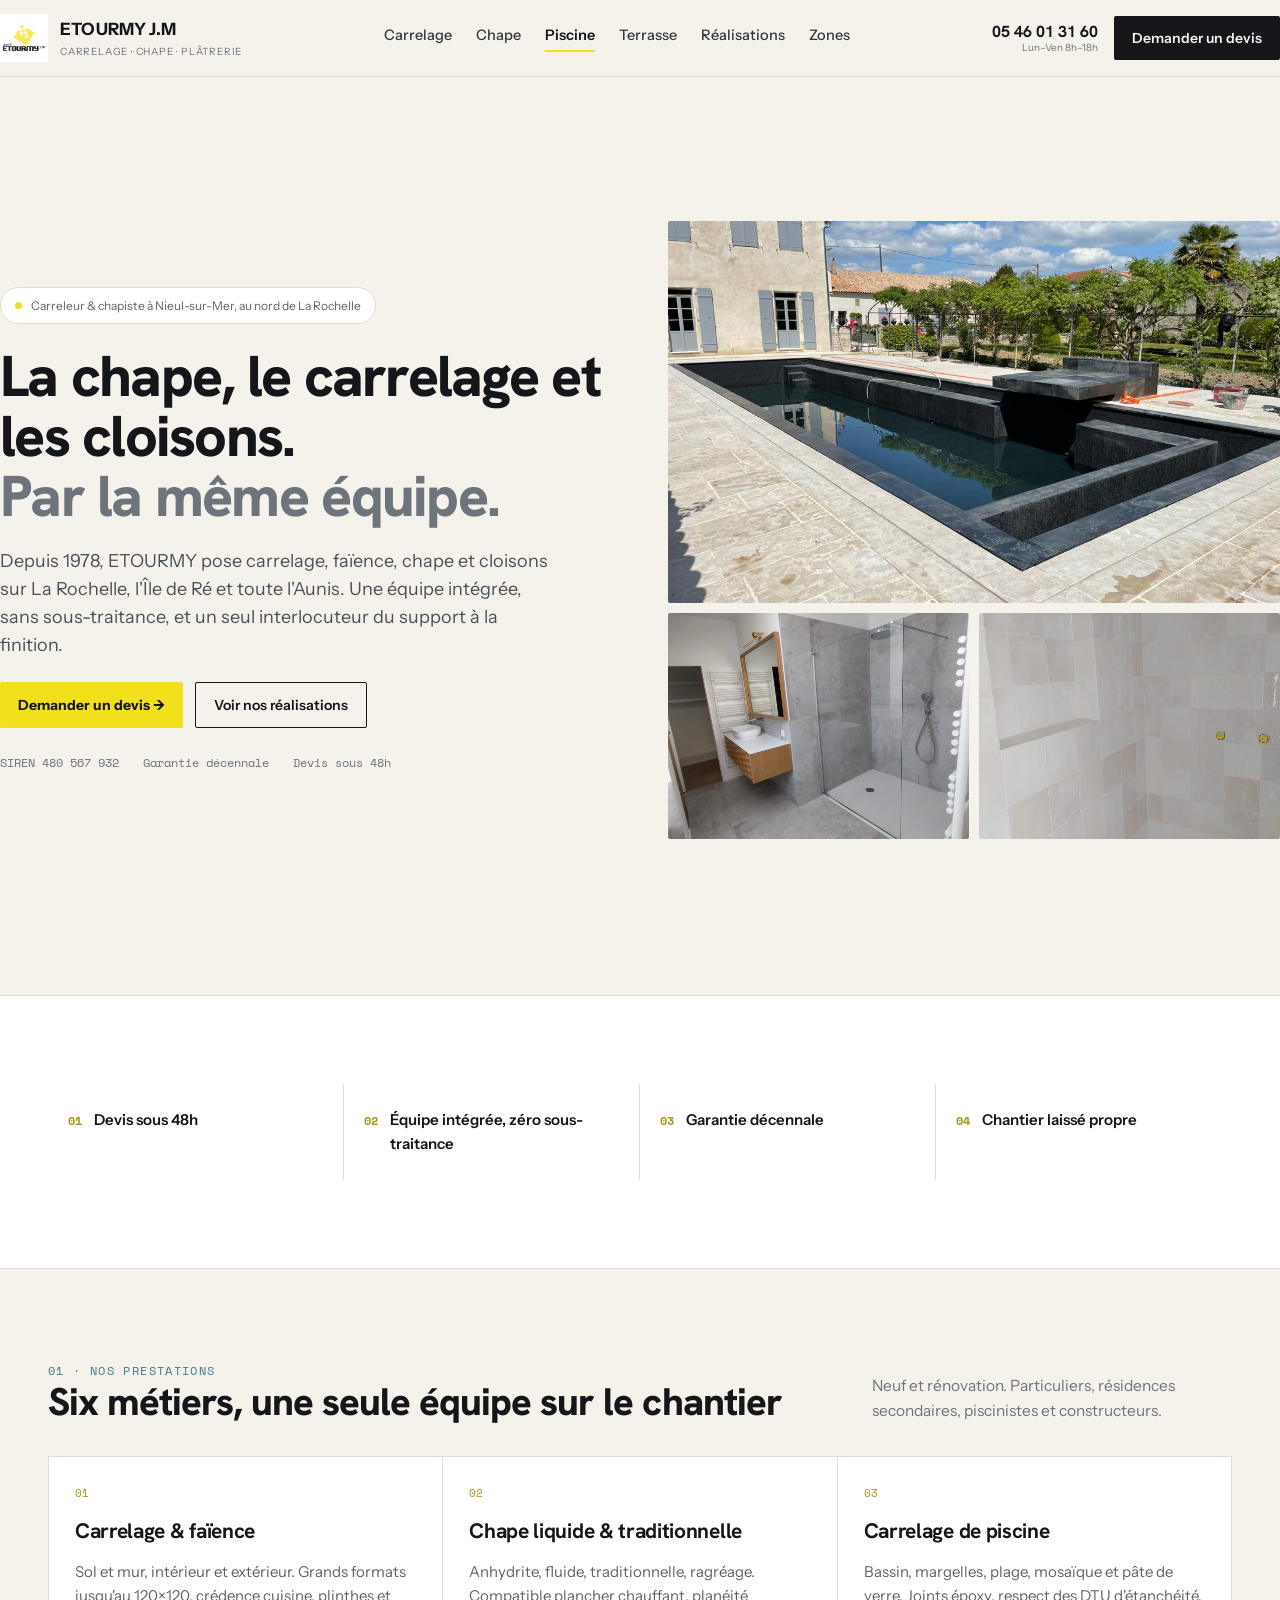
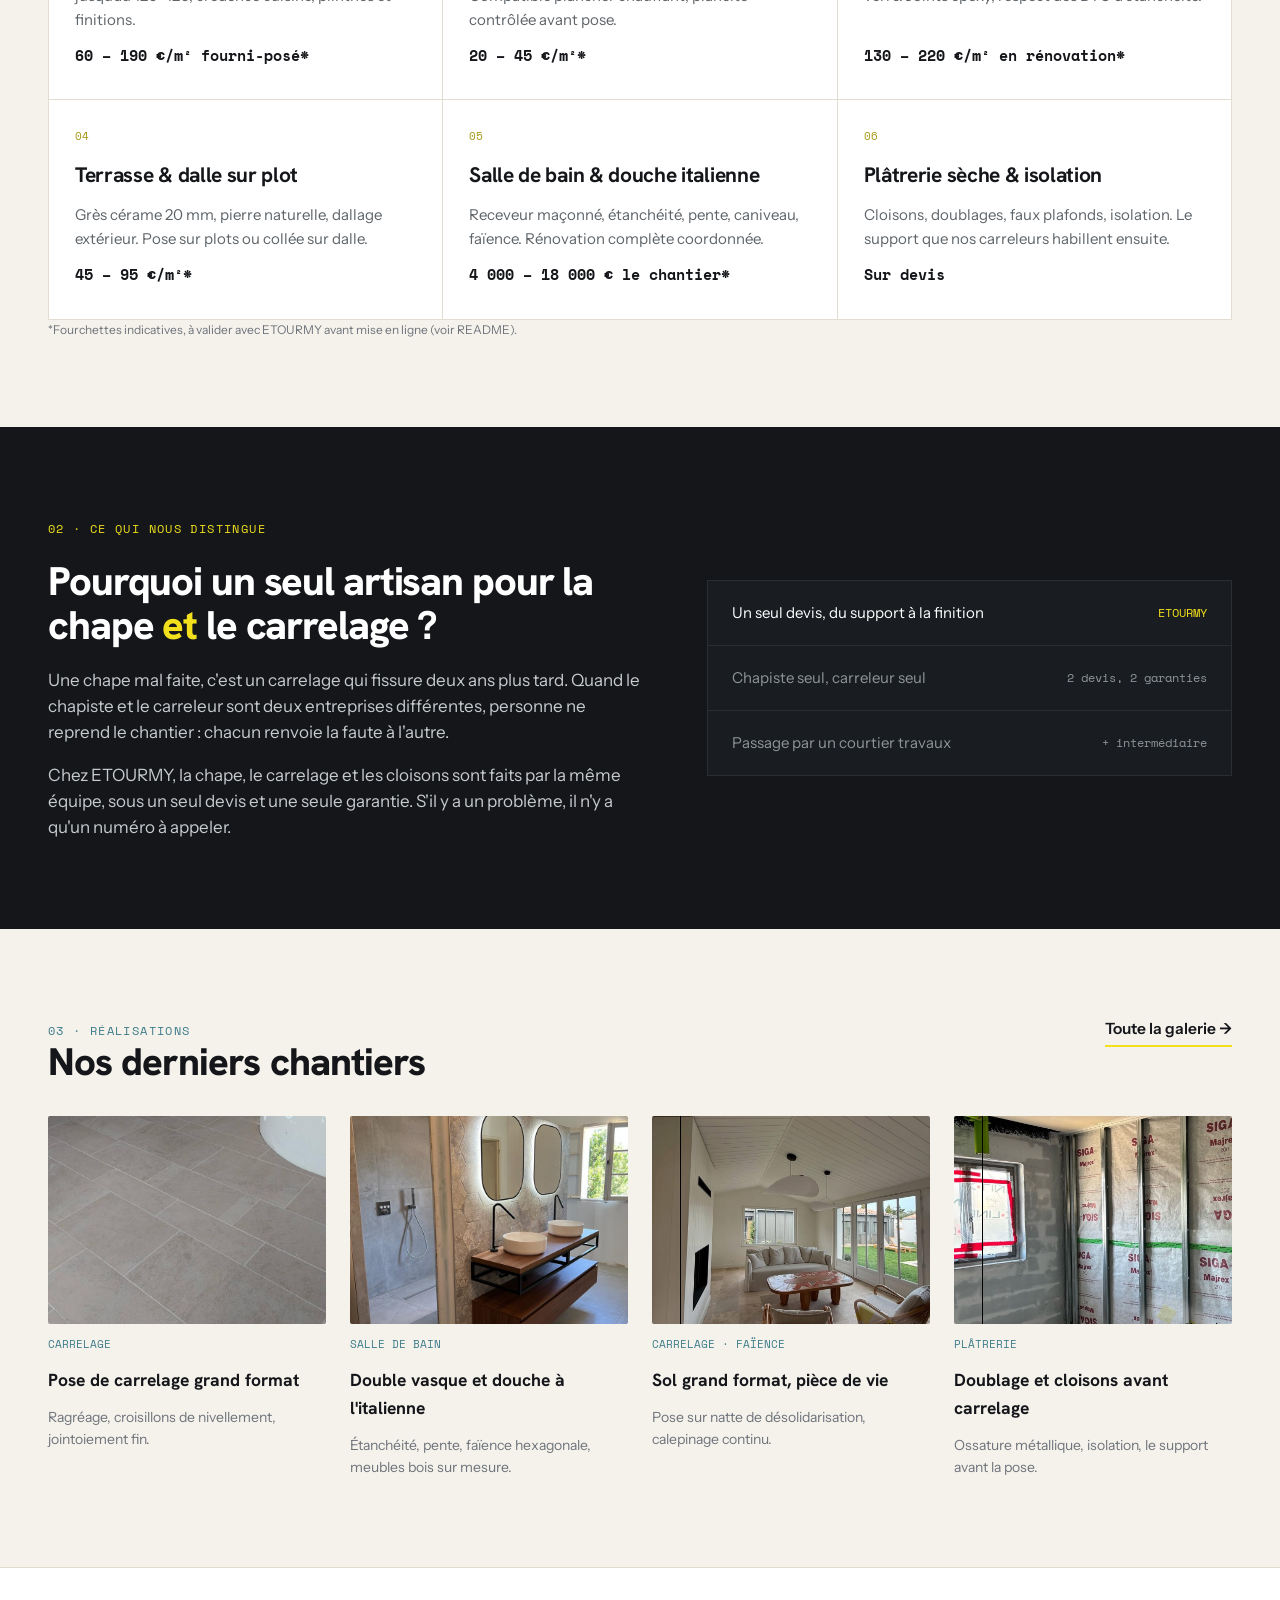
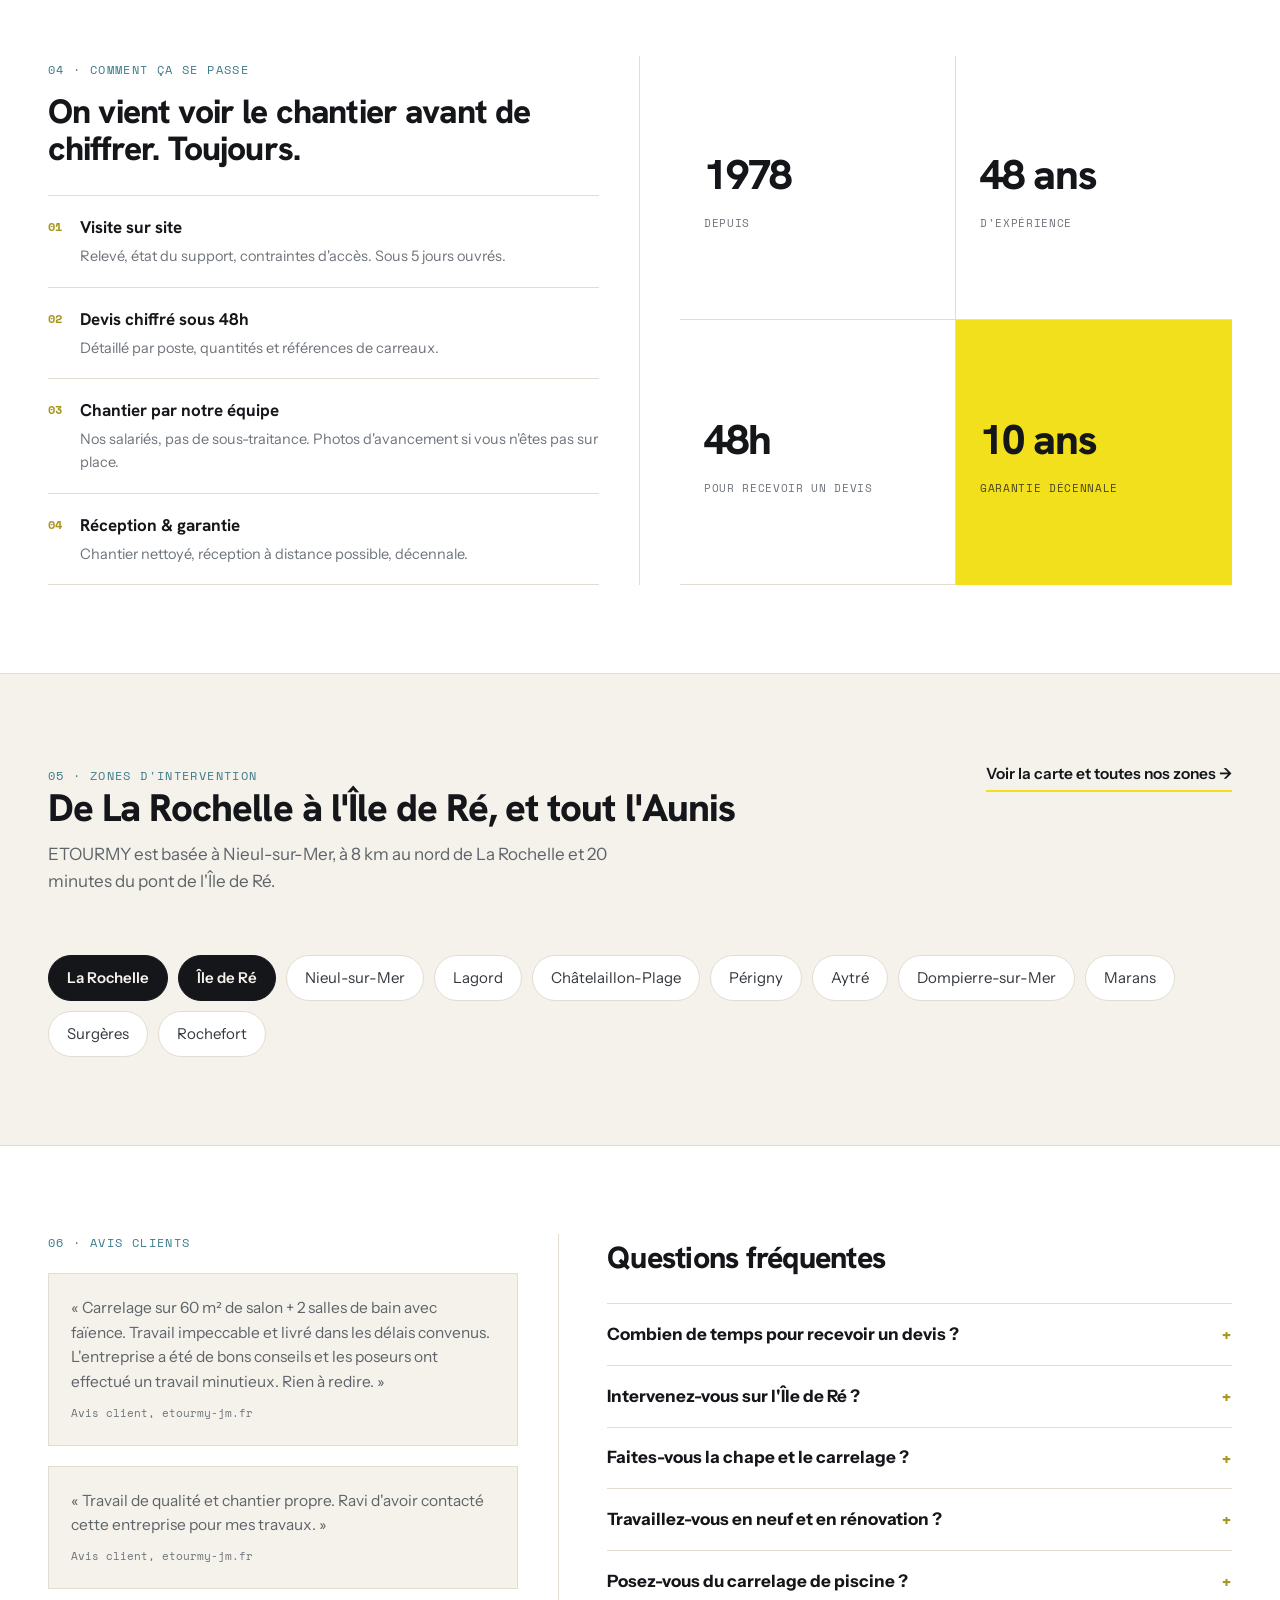
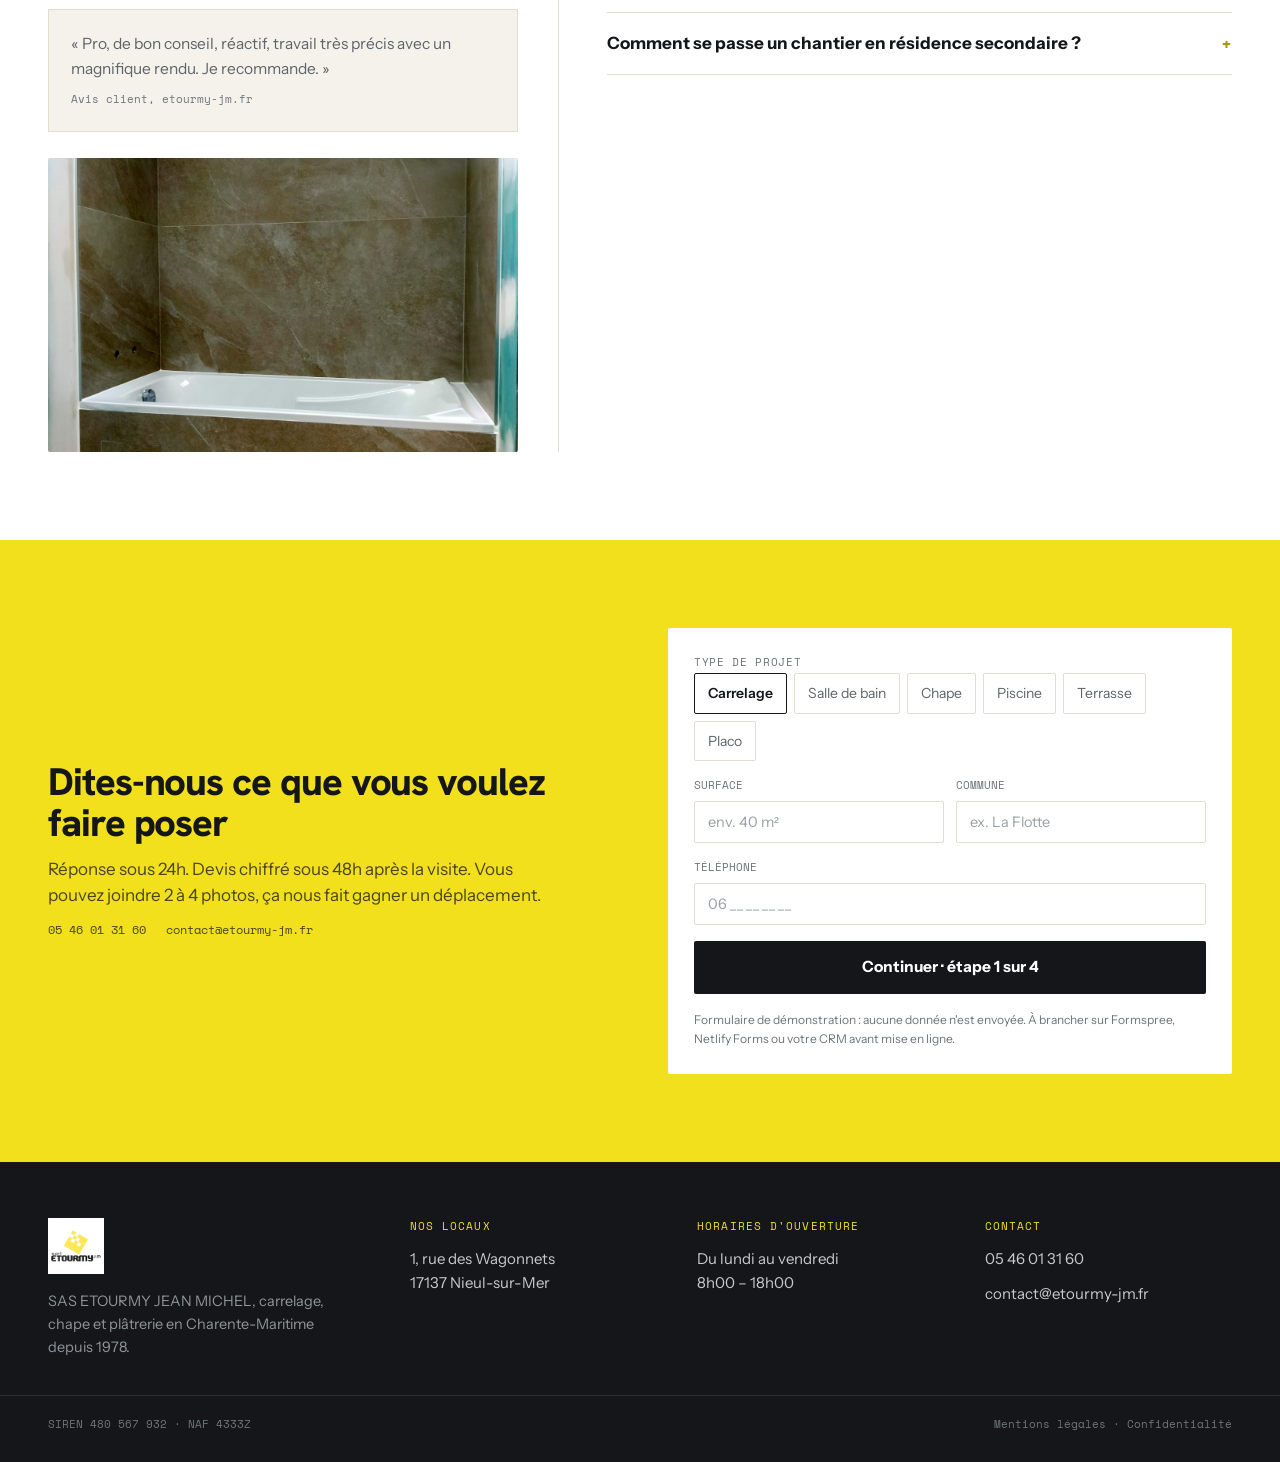
==== commit b3b2fc68: "Uniformise les cartes prestations, contour jaune au survol seulement Retire le badge PRIORITÉ et le " ====
--- a/index.html
+++ b/index.html
@@ -189,8 +189,8 @@
         <p>Anhydrite, fluide, traditionnelle, ragréage. Compatible plancher chauffant, planéité contrôlée avant pose.</p>
         <span class="price mono">20 – 45 €/m²*</span>
       </div>
-      <div class="presta-card hi">
-        <span class="n mono">PRIORITÉ</span>
+      <div class="presta-card">
+        <span class="n mono">03</span>
         <h3>Carrelage de piscine</h3>
         <p>Bassin, margelles, plage, mosaïque et pâte de verre. Joints époxy, respect des DTU d'étanchéité.</p>
         <span class="price mono">130 – 220 €/m² en rénovation*</span>
--- a/styles.css
+++ b/styles.css
@@ -102,15 +102,13 @@
   .presta-grid{display:grid;grid-template-columns:1fr;gap:1px;background:var(--bordure);border:1px solid var(--bordure)}
   @media (min-width:720px){ .presta-grid{grid-template-columns:repeat(2,1fr)} }
   @media (min-width:1080px){ .presta-grid{grid-template-columns:repeat(3,1fr)} }
-  .presta-card{background:#fff;padding:28px 26px 32px;display:flex;flex-direction:column;gap:12px;min-height:196px}
-  .presta-card.hi{background:#fff;box-shadow:inset 0 0 0 2px var(--yellow)}
+  .presta-card{background:#fff;padding:28px 26px 32px;display:flex;flex-direction:column;gap:12px;min-height:196px;box-shadow:inset 0 0 0 2px transparent;transition:box-shadow .15s ease}
+  .presta-card:hover{box-shadow:inset 0 0 0 2px var(--yellow)}
   .presta-card .n{font-family:'Space Mono',monospace;font-size:11px;color:var(--olive)}
-  .presta-card.hi .n{display:inline-flex;align-self:flex-start;background:var(--yellow);color:var(--ink);font-weight:700;padding:4px 9px;border-radius:100px}
   .presta-card h3{font-size:21px;font-weight:700;letter-spacing:-.015em;color:var(--ink)}
   .presta-card .tag{font-family:'Space Mono',monospace;font-size:10px;letter-spacing:.1em;color:#8E9599}
   .presta-card p{font-size:15px;color:var(--texte-doux)}
   .presta-card .price{margin-top:auto;font-size:14.5px;font-weight:600;color:var(--ink)}
-  .presta-card.hi .price{color:var(--olive)}
 
   /* ---------- signature ---------- */
   .signature{background:var(--ink);color:#fff}
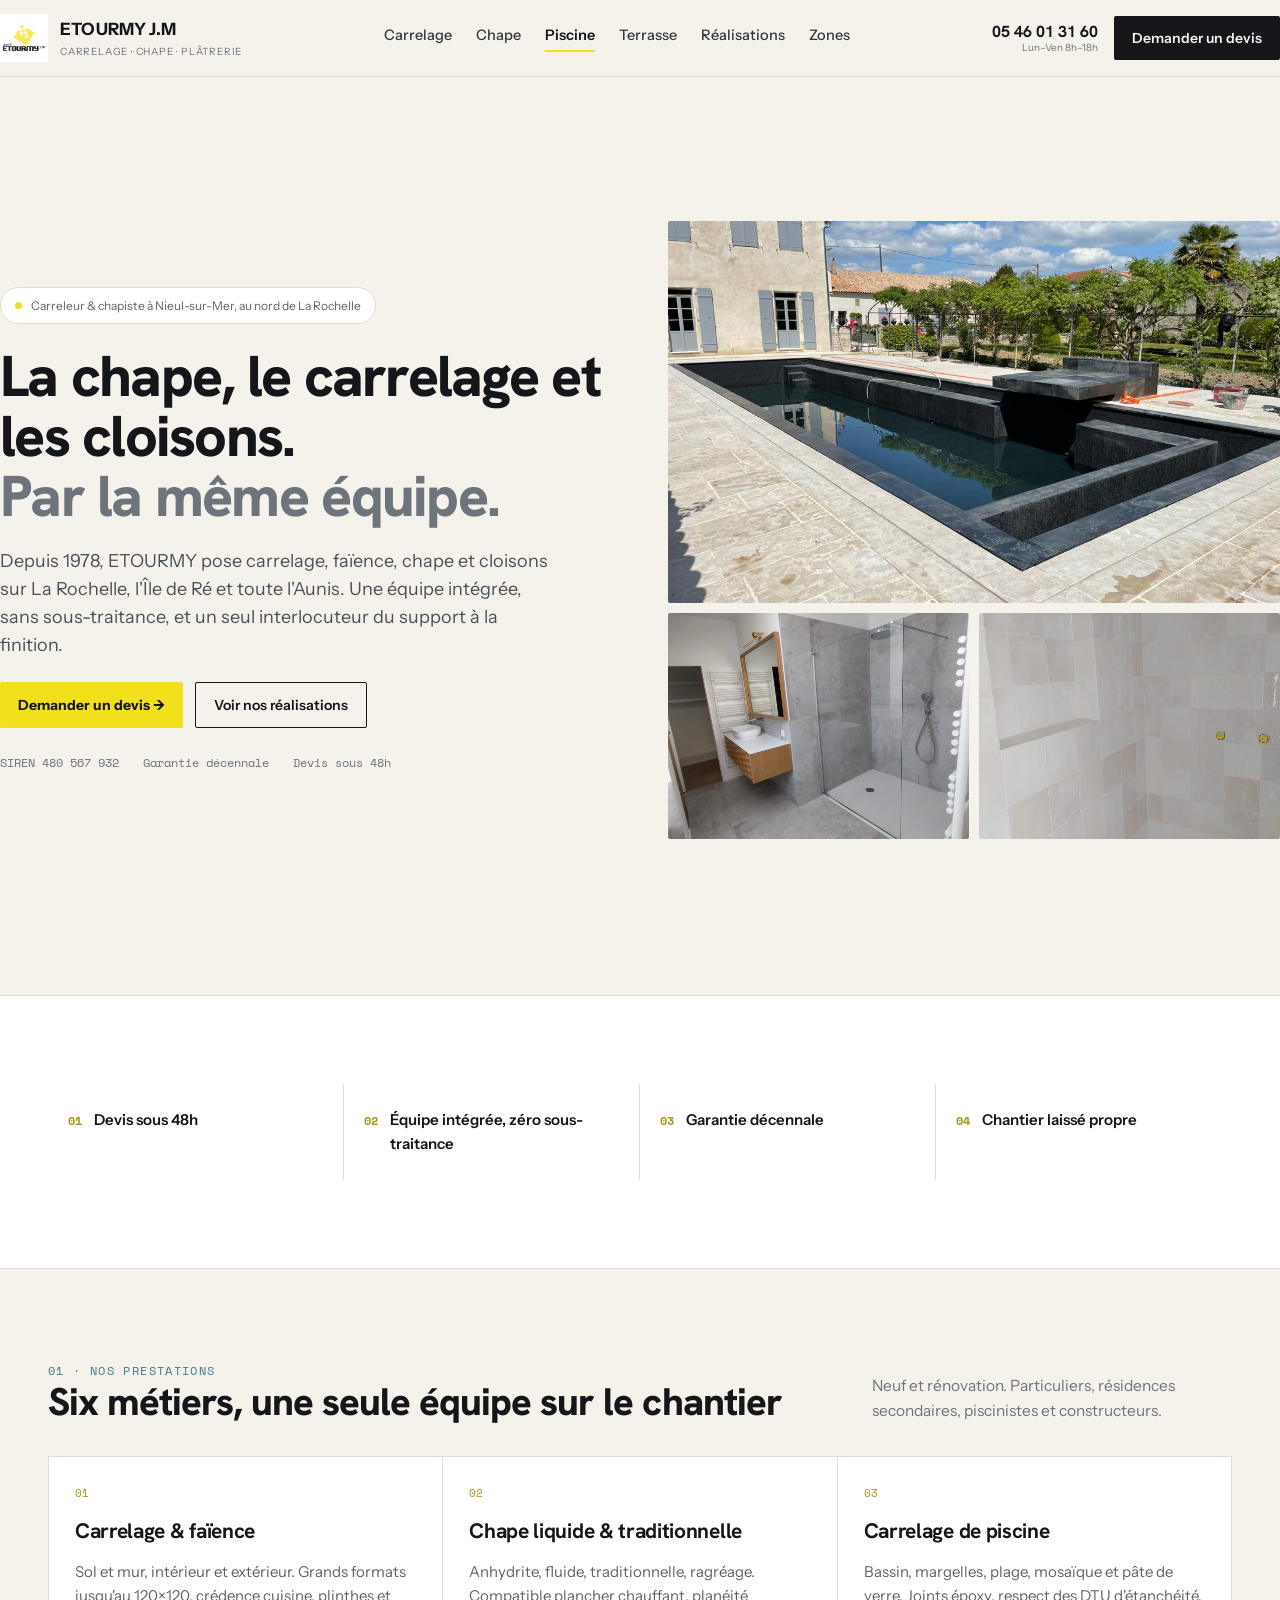
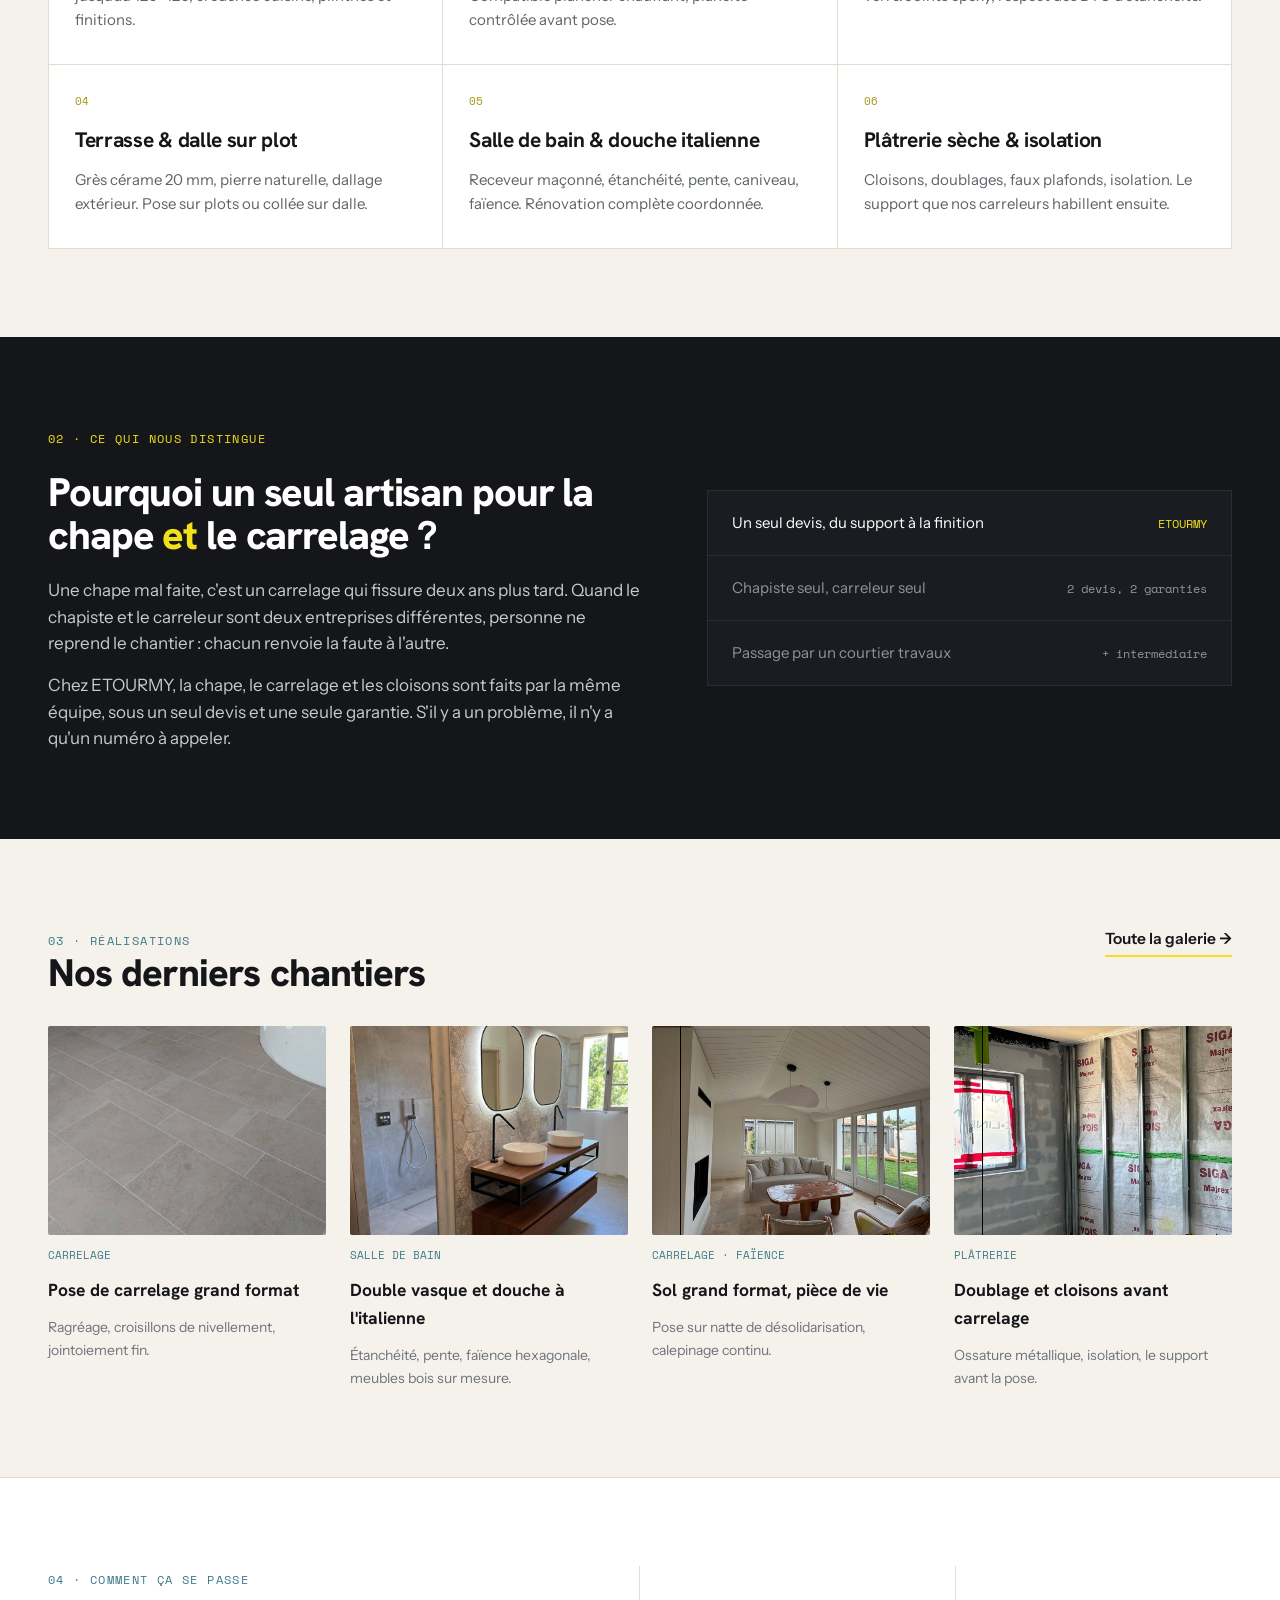
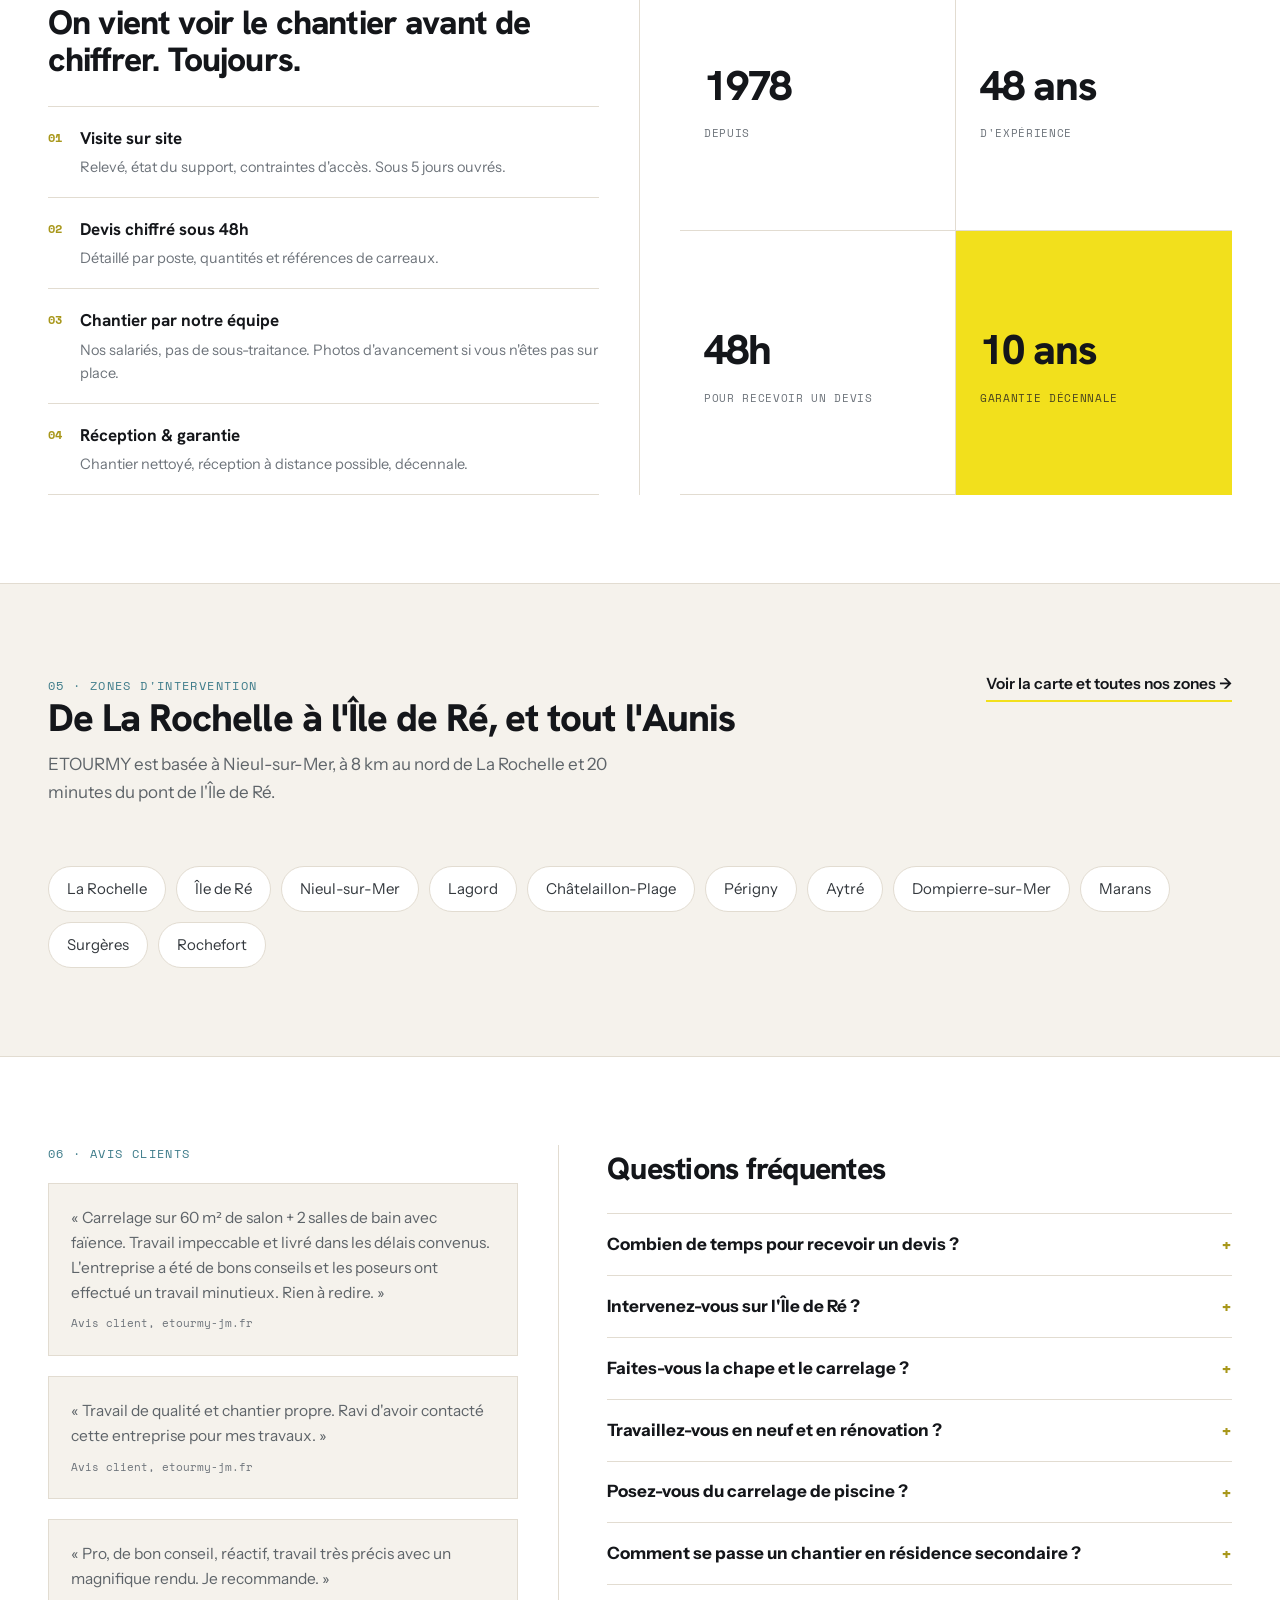
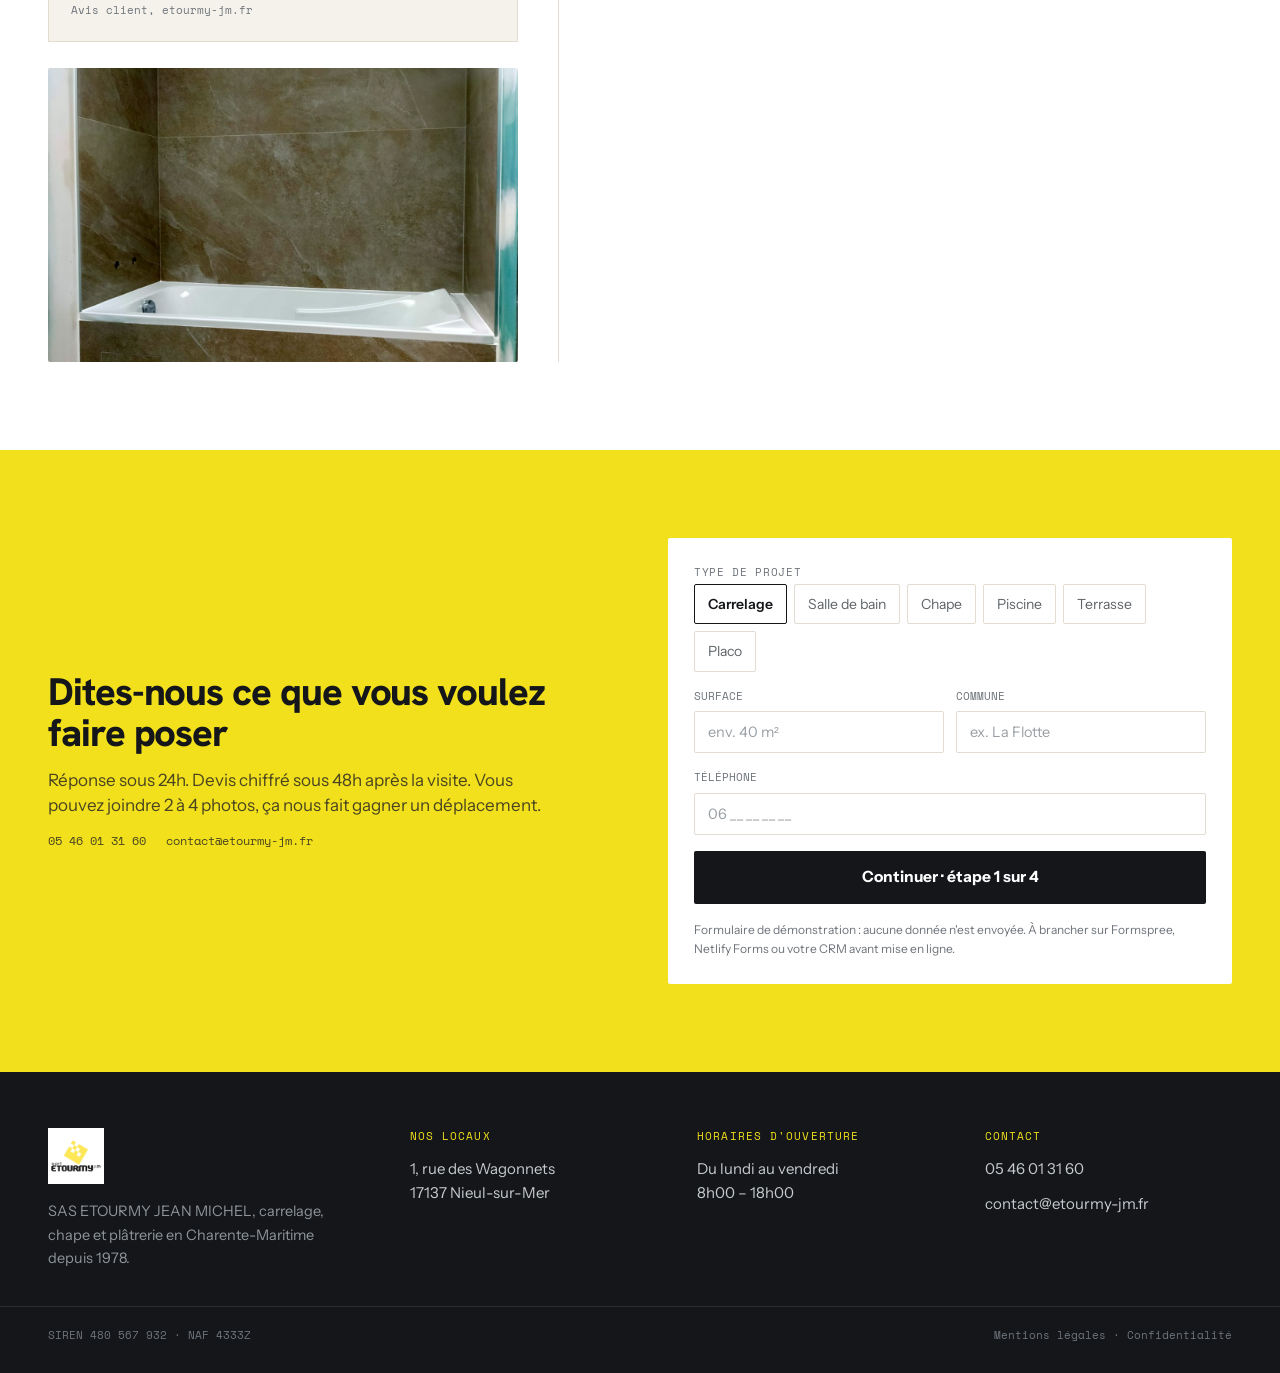
==== commit 758efad7: "Retire les prix, pills au survol seulement, carte simplifiée, page type zone - Prix retirés des 6 ca" ====
--- a/index.html
+++ b/index.html
@@ -181,40 +181,33 @@
         <span class="n mono">01</span>
         <h3>Carrelage &amp; faïence</h3>
         <p>Sol et mur, intérieur et extérieur. Grands formats jusqu'au 120×120, crédence cuisine, plinthes et finitions.</p>
-        <span class="price mono">60 – 190 €/m² fourni-posé*</span>
       </div>
       <div class="presta-card">
         <span class="n mono">02</span>
         <h3>Chape liquide &amp; traditionnelle</h3>
         <p>Anhydrite, fluide, traditionnelle, ragréage. Compatible plancher chauffant, planéité contrôlée avant pose.</p>
-        <span class="price mono">20 – 45 €/m²*</span>
       </div>
       <div class="presta-card">
         <span class="n mono">03</span>
         <h3>Carrelage de piscine</h3>
         <p>Bassin, margelles, plage, mosaïque et pâte de verre. Joints époxy, respect des DTU d'étanchéité.</p>
-        <span class="price mono">130 – 220 €/m² en rénovation*</span>
       </div>
       <div class="presta-card">
         <span class="n mono">04</span>
         <h3>Terrasse &amp; dalle sur plot</h3>
         <p>Grès cérame 20 mm, pierre naturelle, dallage extérieur. Pose sur plots ou collée sur dalle.</p>
-        <span class="price mono">45 – 95 €/m²*</span>
       </div>
       <div class="presta-card">
         <span class="n mono">05</span>
         <h3>Salle de bain &amp; douche italienne</h3>
         <p>Receveur maçonné, étanchéité, pente, caniveau, faïence. Rénovation complète coordonnée.</p>
-        <span class="price mono">4 000 – 18 000 € le chantier*</span>
       </div>
       <div class="presta-card">
         <span class="n mono">06</span>
         <h3>Plâtrerie sèche &amp; isolation</h3>
         <p>Cloisons, doublages, faux plafonds, isolation. Le support que nos carreleurs habillent ensuite.</p>
-        <span class="price mono">Sur devis</span>
-      </div>
-    </div>
-    <p style="font-size:12px;color:var(--texte-clair)">*Fourchettes indicatives, à valider avec ETOURMY avant mise en ligne (voir README).</p>
+      </div>
+    </div>
   </div>
 </section>
 
@@ -318,17 +311,17 @@
       <a class="real-more" href="zones.html">Voir la carte et toutes nos zones →</a>
     </div>
     <div class="pill-row">
-      <span class="pill on">La Rochelle</span>
-      <span class="pill on">Île de Ré</span>
-      <span class="pill off">Nieul-sur-Mer</span>
-      <span class="pill off">Lagord</span>
-      <span class="pill off">Châtelaillon-Plage</span>
-      <span class="pill off">Périgny</span>
-      <span class="pill off">Aytré</span>
-      <span class="pill off">Dompierre-sur-Mer</span>
-      <span class="pill off">Marans</span>
-      <span class="pill off">Surgères</span>
-      <span class="pill off">Rochefort</span>
+      <span class="pill">La Rochelle</span>
+      <span class="pill">Île de Ré</span>
+      <span class="pill">Nieul-sur-Mer</span>
+      <span class="pill">Lagord</span>
+      <span class="pill">Châtelaillon-Plage</span>
+      <span class="pill">Périgny</span>
+      <span class="pill">Aytré</span>
+      <span class="pill">Dompierre-sur-Mer</span>
+      <span class="pill">Marans</span>
+      <span class="pill">Surgères</span>
+      <span class="pill">Rochefort</span>
     </div>
   </div>
 </section>
--- a/styles.css
+++ b/styles.css
@@ -102,13 +102,12 @@
   .presta-grid{display:grid;grid-template-columns:1fr;gap:1px;background:var(--bordure);border:1px solid var(--bordure)}
   @media (min-width:720px){ .presta-grid{grid-template-columns:repeat(2,1fr)} }
   @media (min-width:1080px){ .presta-grid{grid-template-columns:repeat(3,1fr)} }
-  .presta-card{background:#fff;padding:28px 26px 32px;display:flex;flex-direction:column;gap:12px;min-height:196px;box-shadow:inset 0 0 0 2px transparent;transition:box-shadow .15s ease}
+  .presta-card{background:#fff;padding:28px 26px 32px;display:flex;flex-direction:column;gap:12px;min-height:150px;box-shadow:inset 0 0 0 2px transparent;transition:box-shadow .15s ease}
   .presta-card:hover{box-shadow:inset 0 0 0 2px var(--yellow)}
   .presta-card .n{font-family:'Space Mono',monospace;font-size:11px;color:var(--olive)}
   .presta-card h3{font-size:21px;font-weight:700;letter-spacing:-.015em;color:var(--ink)}
   .presta-card .tag{font-family:'Space Mono',monospace;font-size:10px;letter-spacing:.1em;color:#8E9599}
   .presta-card p{font-size:15px;color:var(--texte-doux)}
-  .presta-card .price{margin-top:auto;font-size:14.5px;font-weight:600;color:var(--ink)}
 
   /* ---------- signature ---------- */
   .signature{background:var(--ink);color:#fff}
@@ -162,9 +161,8 @@
   /* ---------- zones ---------- */
   .zones{background:var(--paper);border-top:1px solid var(--bordure)}
   .pill-row{display:flex;flex-wrap:wrap;gap:10px}
-  .pill{padding:10px 18px;border-radius:100px;font-size:15px}
-  .pill.on{background:var(--ink);color:var(--paper);font-weight:600;border:1px solid var(--ink)}
-  .pill.off{background:#fff;border:1px solid var(--bordure);color:var(--texte)}
+  .pill{padding:10px 18px;border-radius:100px;font-size:15px;background:#fff;border:1px solid var(--bordure);color:var(--texte);transition:background .15s ease,color .15s ease,border-color .15s ease}
+  .pill:hover{background:var(--ink);color:var(--paper);font-weight:600;border-color:var(--ink)}
 
   /* ---------- avis + faq ---------- */
   .avis-faq{background:#fff;border-top:1px solid var(--bordure)}
